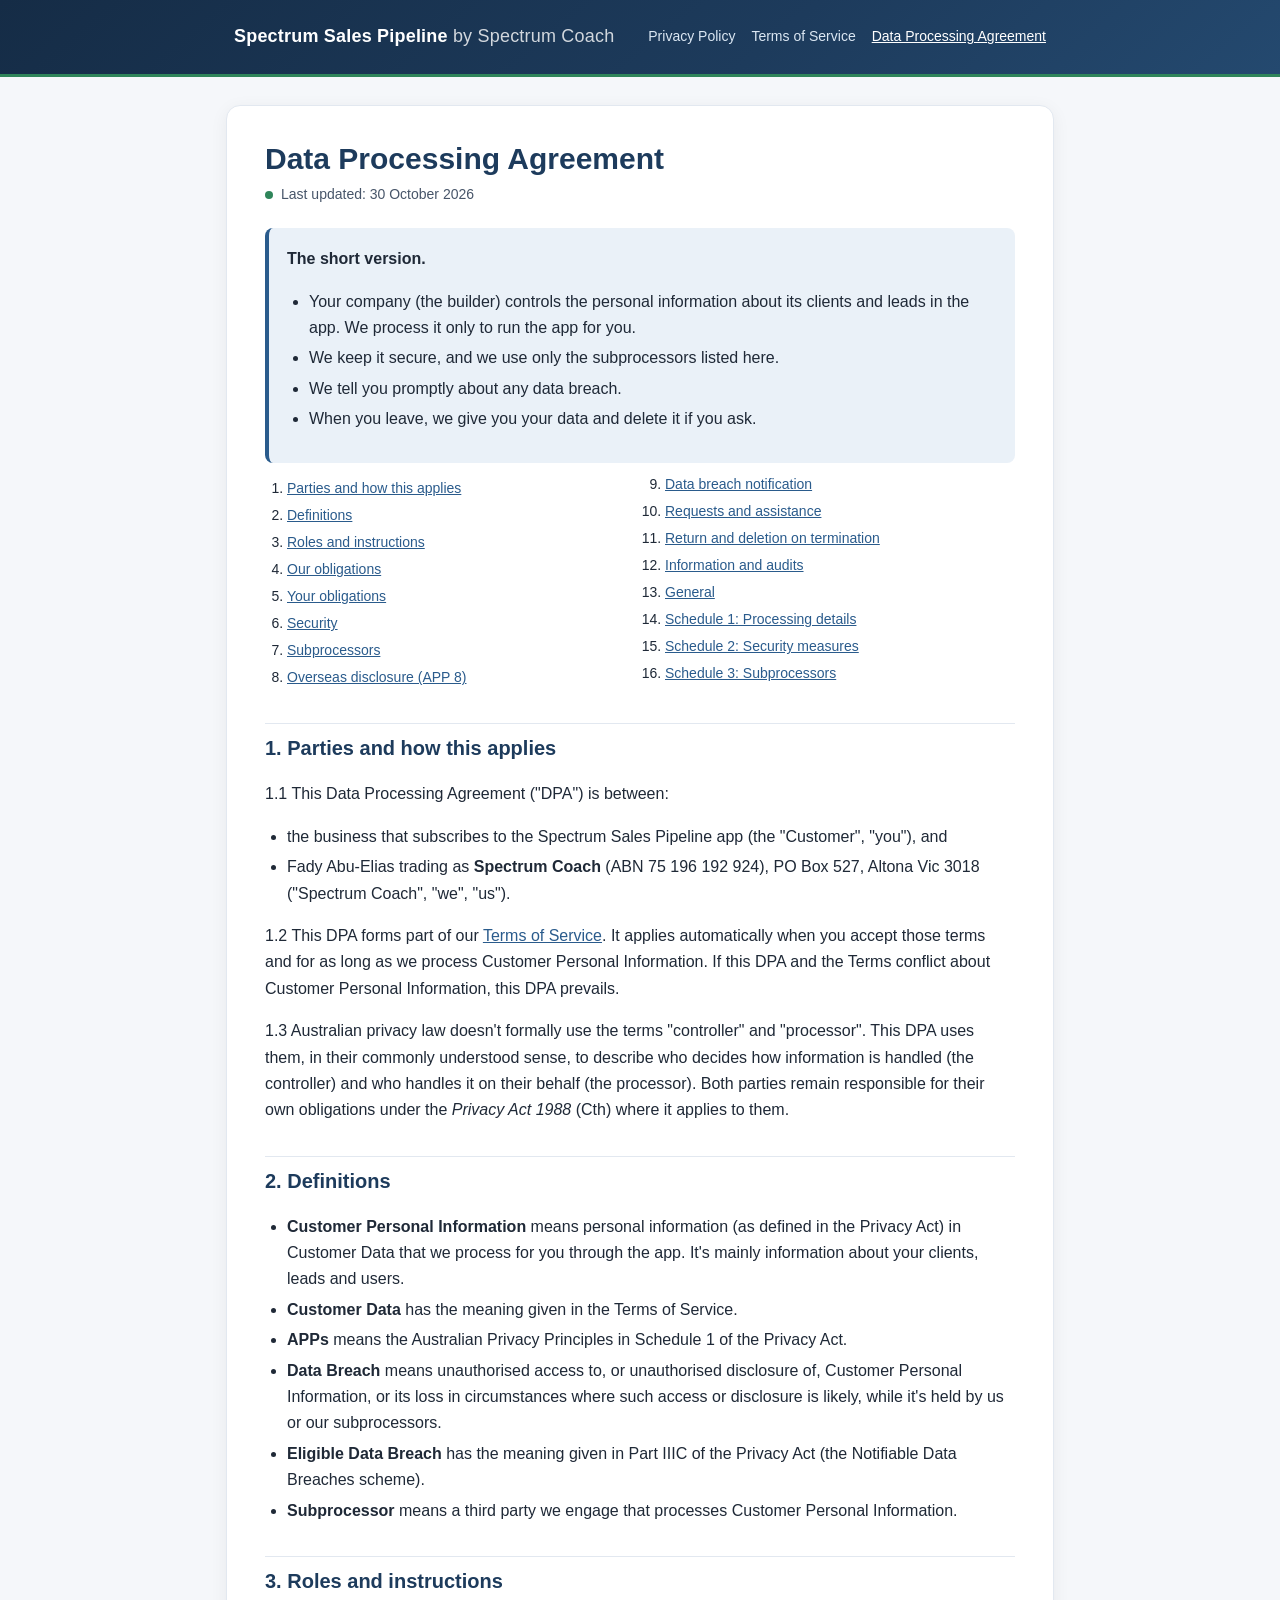
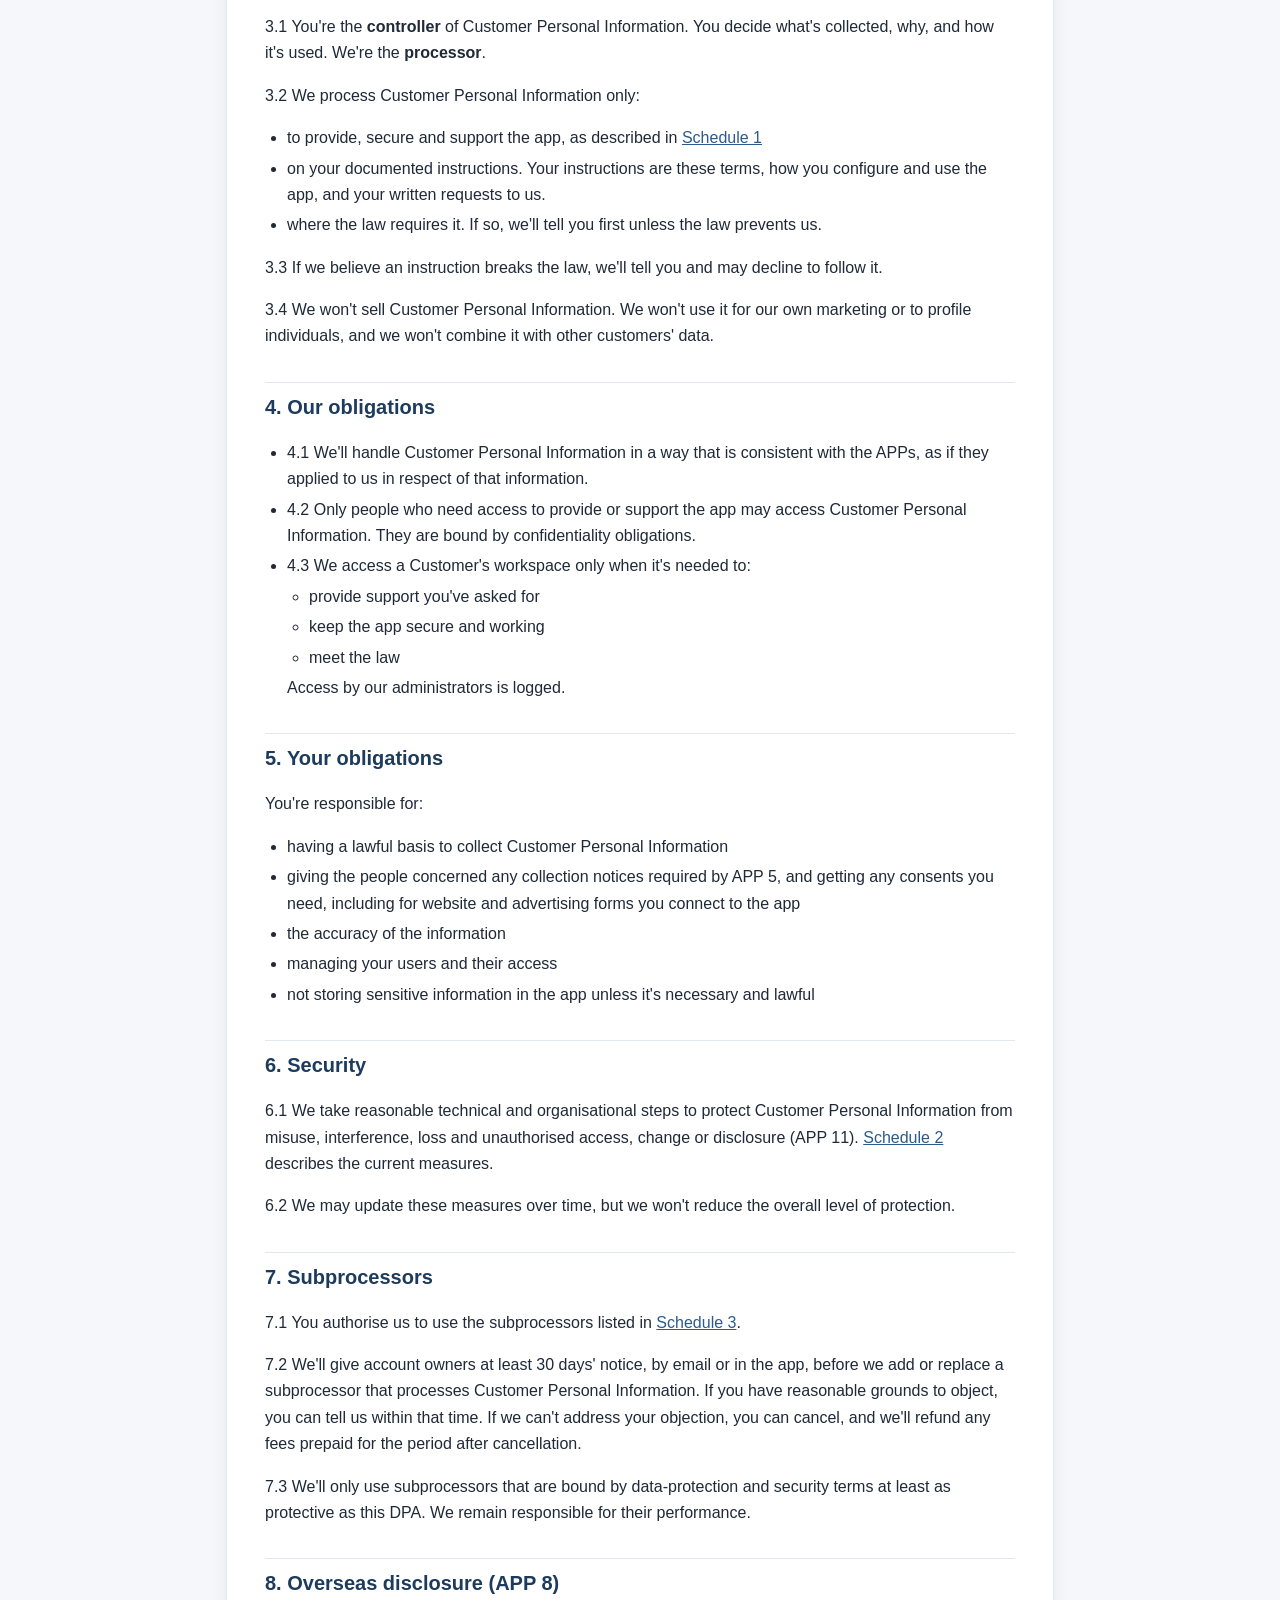
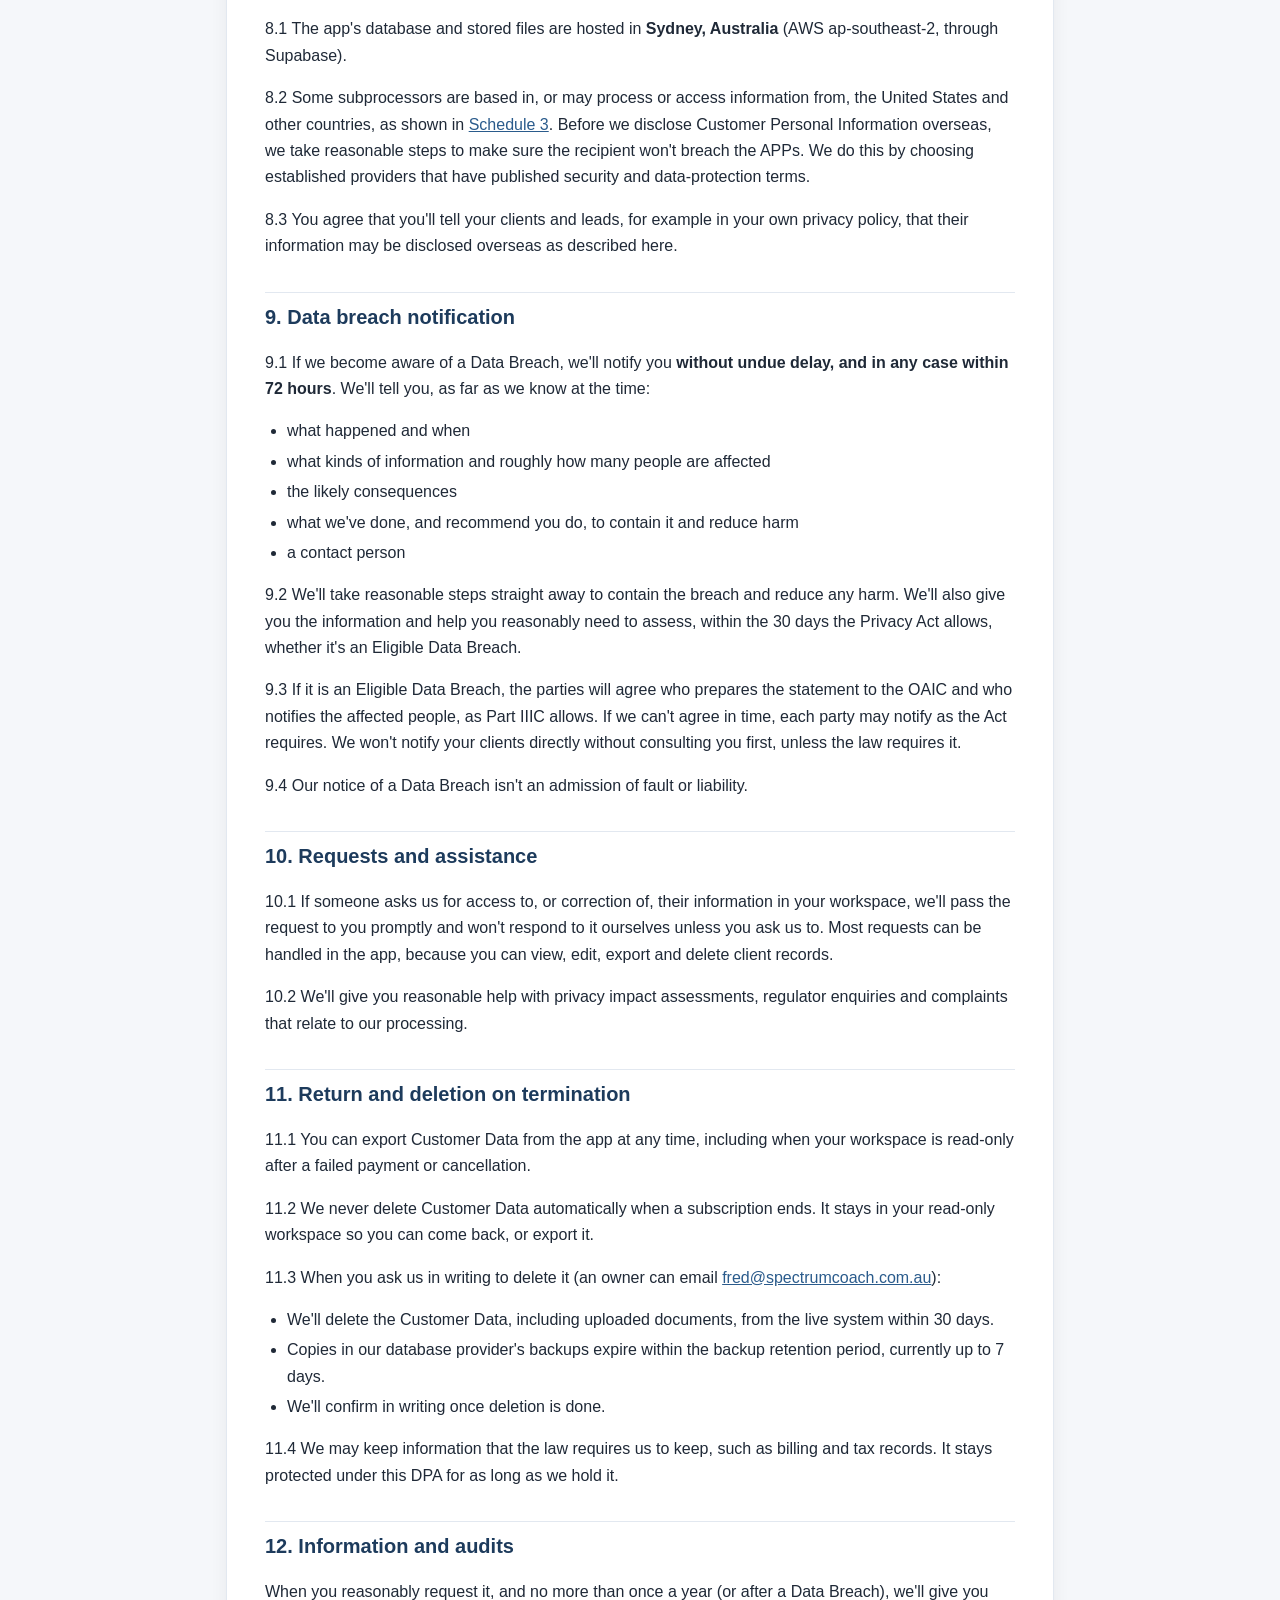
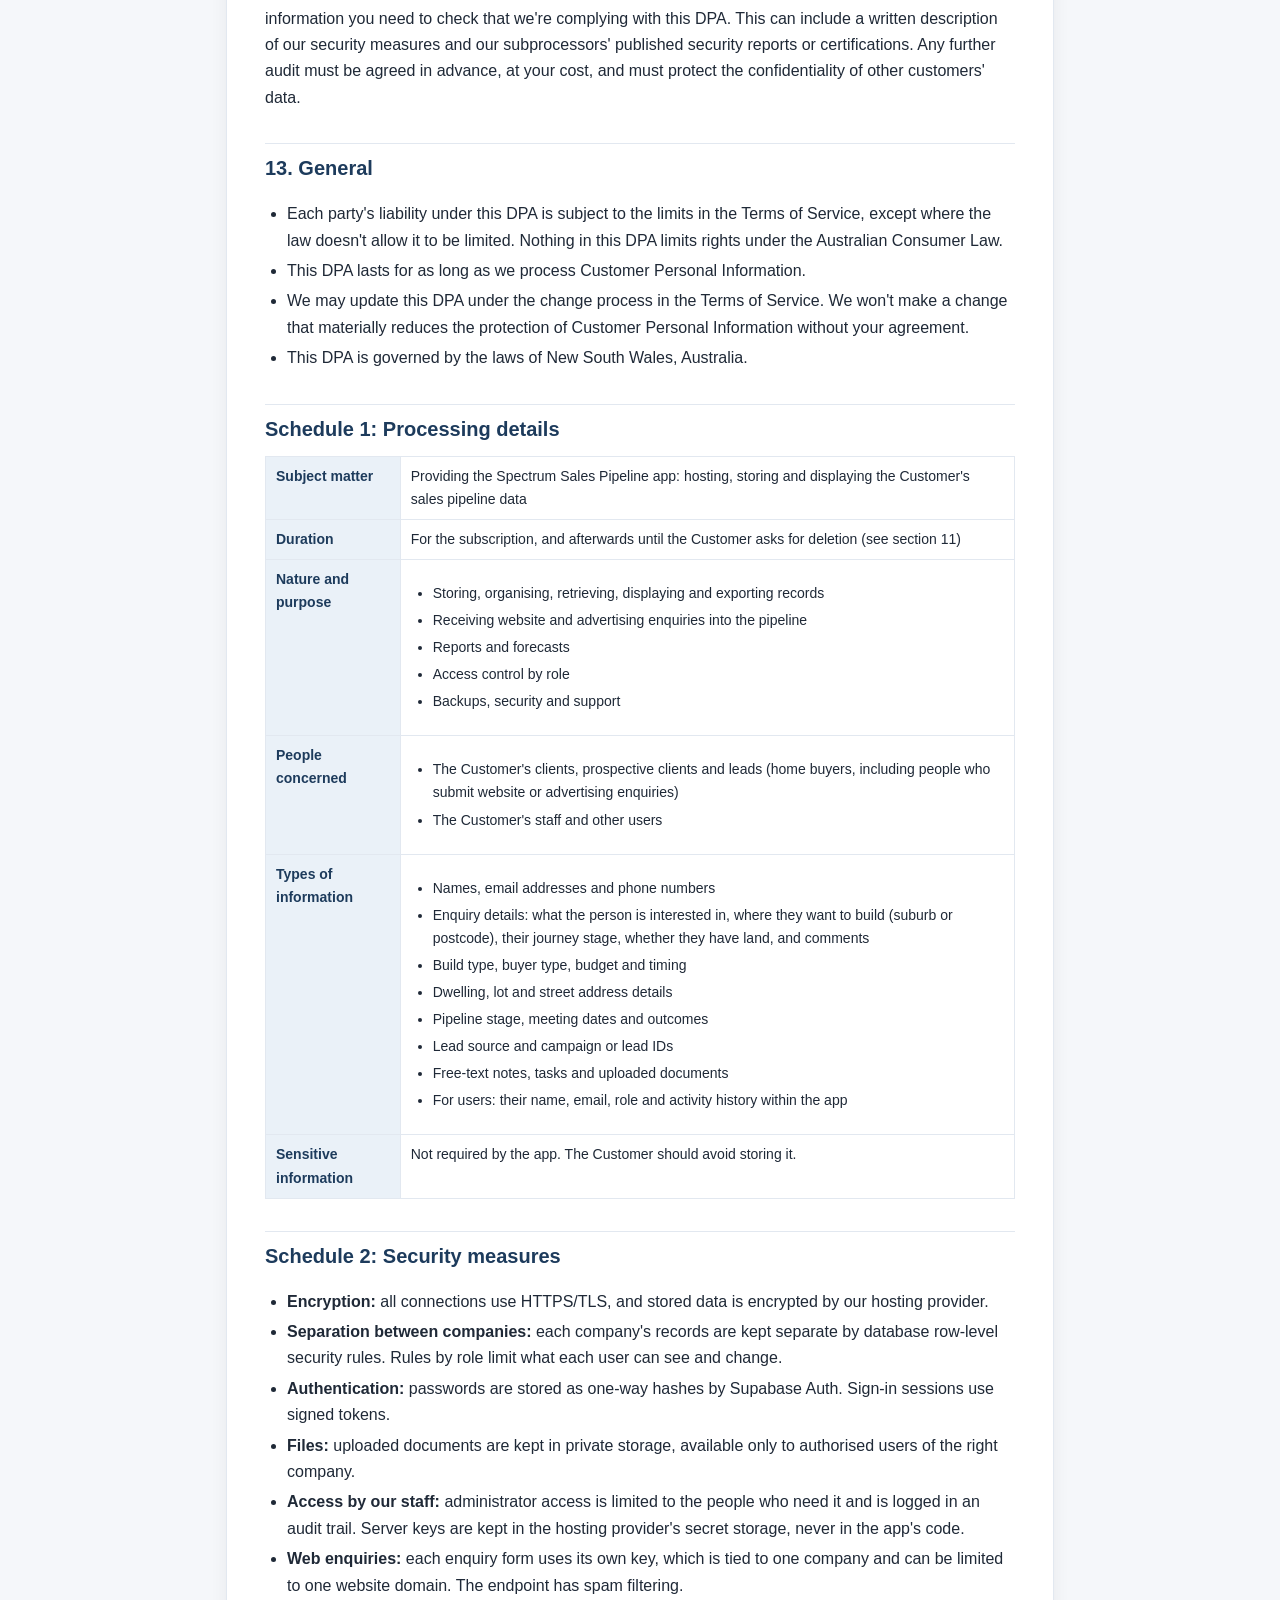
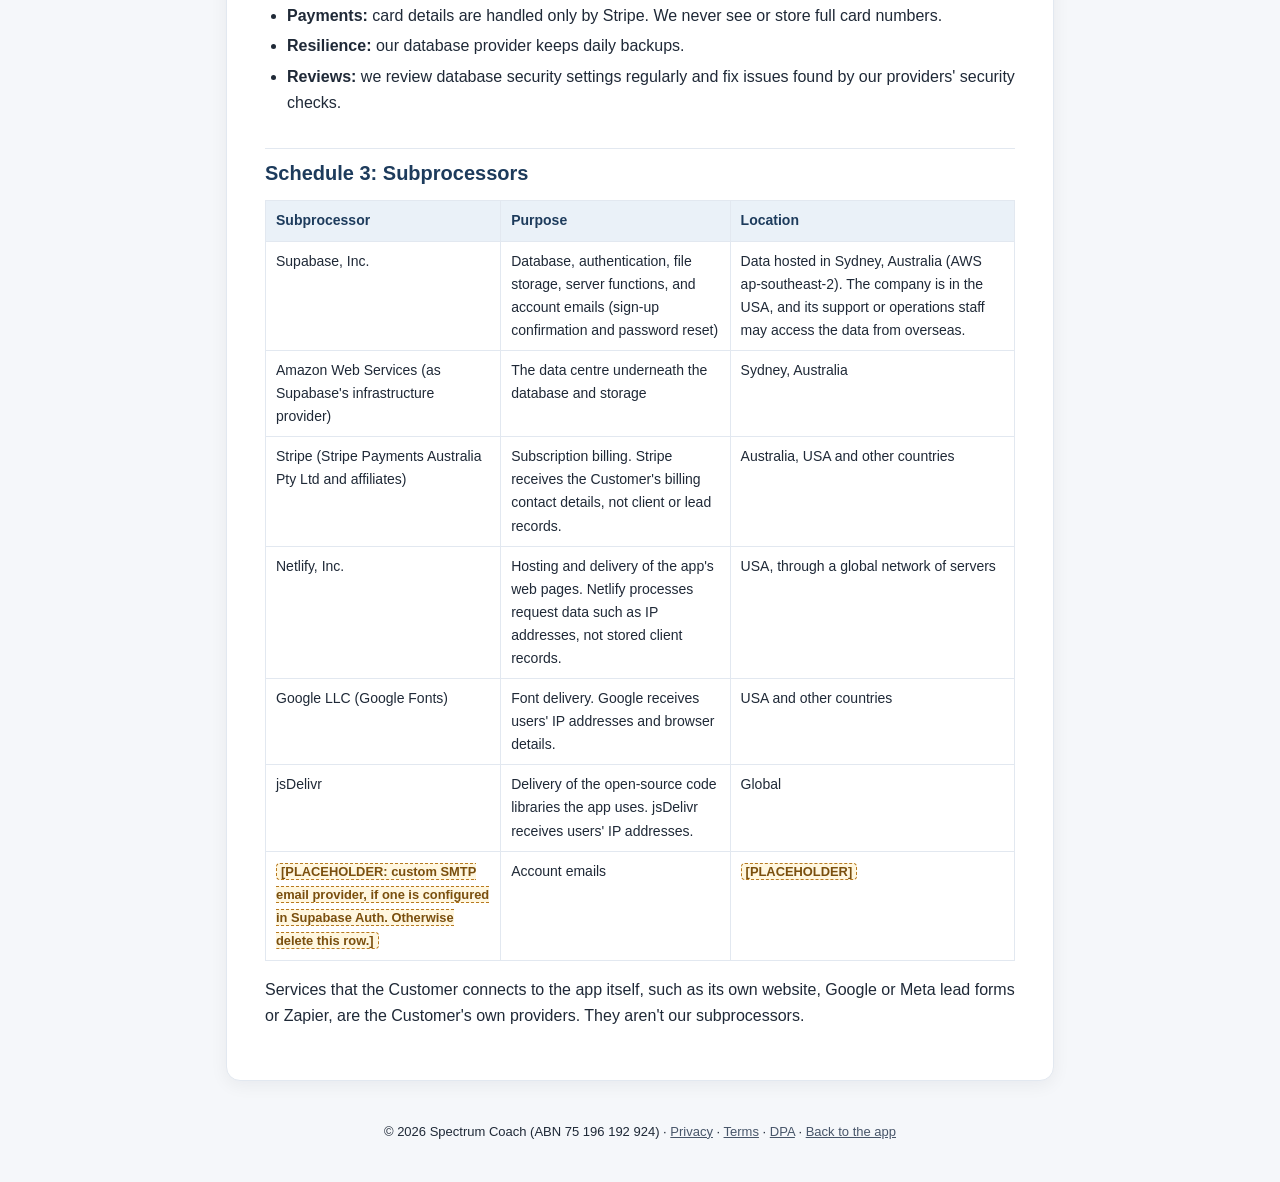
==== dpa.html @ 1c4c87da "Add Privacy Policy, Terms of Service and DPA pages; link them and require agreement at sign-up - pri" ====
<!DOCTYPE html>
<html lang="en-AU">
<head>
<meta charset="UTF-8" />
<meta name="viewport" content="width=device-width, initial-scale=1.0" />
<title>Data Processing Agreement | Spectrum Sales Pipeline</title>
<meta name="description" content="How Spectrum Coach processes builders' client and lead data in the Spectrum Sales Pipeline app." />
<link rel="stylesheet" href="/legal.css" />
</head>
<body>
<header class="lg-top"><div class="in">
  <a class="lg-brand" href="/">Spectrum Sales Pipeline <span>by Spectrum Coach</span></a>
  <nav class="lg-nav" aria-label="Legal">
    <a href="/privacy.html">Privacy Policy</a>
    <a href="/terms.html">Terms of Service</a>
    <a href="/dpa.html" aria-current="page">Data Processing Agreement</a>
  </nav>
</div></header>

<main><article class="lg-card">
<h1>Data Processing Agreement</h1>
<p class="lg-updated">Last updated: 30 October 2026</p>

<div class="lg-summary">
  <p><strong>The short version.</strong></p>
  <ul>
    <li>Your company (the builder) controls the personal information about its clients and leads in the app. We process it only to run the app for you.</li>
    <li>We keep it secure, and we use only the subprocessors listed here.</li>
    <li>We tell you promptly about any data breach.</li>
    <li>When you leave, we give you your data and delete it if you ask.</li>
  </ul>
</div>

<nav aria-label="Contents"><ol class="lg-toc">
  <li><a href="#parties">Parties and how this applies</a></li>
  <li><a href="#defs">Definitions</a></li>
  <li><a href="#roles">Roles and instructions</a></li>
  <li><a href="#obligations">Our obligations</a></li>
  <li><a href="#customer">Your obligations</a></li>
  <li><a href="#security">Security</a></li>
  <li><a href="#subprocessors">Subprocessors</a></li>
  <li><a href="#overseas">Overseas disclosure (APP 8)</a></li>
  <li><a href="#breach">Data breach notification</a></li>
  <li><a href="#assist">Requests and assistance</a></li>
  <li><a href="#return">Return and deletion on termination</a></li>
  <li><a href="#audit">Information and audits</a></li>
  <li><a href="#general">General</a></li>
  <li><a href="#sch1">Schedule 1: Processing details</a></li>
  <li><a href="#sch2">Schedule 2: Security measures</a></li>
  <li><a href="#sch3">Schedule 3: Subprocessors</a></li>
</ol></nav>

<h2 id="parties">1. Parties and how this applies</h2>
<p>1.1 This Data Processing Agreement ("DPA") is between:</p>
<ul>
  <li>the business that subscribes to the Spectrum Sales Pipeline app (the "Customer", "you"), and</li>
  <li>Fady Abu-Elias trading as <strong>Spectrum Coach</strong> (ABN 75 196 192 924), PO Box 527, Altona Vic 3018 ("Spectrum Coach", "we", "us").</li>
</ul>
<p>1.2 This DPA forms part of our <a href="/terms.html">Terms of Service</a>. It applies automatically when you accept those terms and for as long as we process Customer Personal Information. If this DPA and the Terms conflict about Customer Personal Information, this DPA prevails.</p>
<p>1.3 Australian privacy law doesn't formally use the terms "controller" and "processor". This DPA uses them, in their commonly understood sense, to describe who decides how information is handled (the controller) and who handles it on their behalf (the processor). Both parties remain responsible for their own obligations under the <em>Privacy Act 1988</em> (Cth) where it applies to them.</p>

<h2 id="defs">2. Definitions</h2>
<ul>
  <li><strong>Customer Personal Information</strong> means personal information (as defined in the Privacy Act) in Customer Data that we process for you through the app. It's mainly information about your clients, leads and users.</li>
  <li><strong>Customer Data</strong> has the meaning given in the Terms of Service.</li>
  <li><strong>APPs</strong> means the Australian Privacy Principles in Schedule 1 of the Privacy Act.</li>
  <li><strong>Data Breach</strong> means unauthorised access to, or unauthorised disclosure of, Customer Personal Information, or its loss in circumstances where such access or disclosure is likely, while it's held by us or our subprocessors.</li>
  <li><strong>Eligible Data Breach</strong> has the meaning given in Part IIIC of the Privacy Act (the Notifiable Data Breaches scheme).</li>
  <li><strong>Subprocessor</strong> means a third party we engage that processes Customer Personal Information.</li>
</ul>

<h2 id="roles">3. Roles and instructions</h2>
<p>3.1 You're the <strong>controller</strong> of Customer Personal Information. You decide what's collected, why, and how it's used. We're the <strong>processor</strong>.</p>
<p>3.2 We process Customer Personal Information only:</p>
<ul>
  <li>to provide, secure and support the app, as described in <a href="#sch1">Schedule 1</a></li>
  <li>on your documented instructions. Your instructions are these terms, how you configure and use the app, and your written requests to us.</li>
  <li>where the law requires it. If so, we'll tell you first unless the law prevents us.</li>
</ul>
<p>3.3 If we believe an instruction breaks the law, we'll tell you and may decline to follow it.</p>
<p>3.4 We won't sell Customer Personal Information. We won't use it for our own marketing or to profile individuals, and we won't combine it with other customers' data.</p>

<h2 id="obligations">4. Our obligations</h2>
<ul>
  <li>4.1 We'll handle Customer Personal Information in a way that is consistent with the APPs, as if they applied to us in respect of that information.</li>
  <li>4.2 Only people who need access to provide or support the app may access Customer Personal Information. They are bound by confidentiality obligations.</li>
  <li>4.3 We access a Customer's workspace only when it's needed to:
    <ul>
      <li>provide support you've asked for</li>
      <li>keep the app secure and working</li>
      <li>meet the law</li>
    </ul>
    Access by our administrators is logged.</li>
</ul>

<h2 id="customer">5. Your obligations</h2>
<p>You're responsible for:</p>
<ul>
  <li>having a lawful basis to collect Customer Personal Information</li>
  <li>giving the people concerned any collection notices required by APP 5, and getting any consents you need, including for website and advertising forms you connect to the app</li>
  <li>the accuracy of the information</li>
  <li>managing your users and their access</li>
  <li>not storing sensitive information in the app unless it's necessary and lawful</li>
</ul>

<h2 id="security">6. Security</h2>
<p>6.1 We take reasonable technical and organisational steps to protect Customer Personal Information from misuse, interference, loss and unauthorised access, change or disclosure (APP 11). <a href="#sch2">Schedule 2</a> describes the current measures.</p>
<p>6.2 We may update these measures over time, but we won't reduce the overall level of protection.</p>

<h2 id="subprocessors">7. Subprocessors</h2>
<p>7.1 You authorise us to use the subprocessors listed in <a href="#sch3">Schedule 3</a>.</p>
<p>7.2 We'll give account owners at least 30 days' notice, by email or in the app, before we add or replace a subprocessor that processes Customer Personal Information. If you have reasonable grounds to object, you can tell us within that time. If we can't address your objection, you can cancel, and we'll refund any fees prepaid for the period after cancellation.</p>
<p>7.3 We'll only use subprocessors that are bound by data-protection and security terms at least as protective as this DPA. We remain responsible for their performance.</p>

<h2 id="overseas">8. Overseas disclosure (APP 8)</h2>
<p>8.1 The app's database and stored files are hosted in <strong>Sydney, Australia</strong> (AWS ap-southeast-2, through Supabase).</p>
<p>8.2 Some subprocessors are based in, or may process or access information from, the United States and other countries, as shown in <a href="#sch3">Schedule 3</a>. Before we disclose Customer Personal Information overseas, we take reasonable steps to make sure the recipient won't breach the APPs. We do this by choosing established providers that have published security and data-protection terms.</p>
<p>8.3 You agree that you'll tell your clients and leads, for example in your own privacy policy, that their information may be disclosed overseas as described here.</p>

<h2 id="breach">9. Data breach notification</h2>
<p>9.1 If we become aware of a Data Breach, we'll notify you <strong>without undue delay, and in any case within 72 hours</strong>. We'll tell you, as far as we know at the time:</p>
<ul>
  <li>what happened and when</li>
  <li>what kinds of information and roughly how many people are affected</li>
  <li>the likely consequences</li>
  <li>what we've done, and recommend you do, to contain it and reduce harm</li>
  <li>a contact person</li>
</ul>
<p>9.2 We'll take reasonable steps straight away to contain the breach and reduce any harm. We'll also give you the information and help you reasonably need to assess, within the 30 days the Privacy Act allows, whether it's an Eligible Data Breach.</p>
<p>9.3 If it is an Eligible Data Breach, the parties will agree who prepares the statement to the OAIC and who notifies the affected people, as Part IIIC allows. If we can't agree in time, each party may notify as the Act requires. We won't notify your clients directly without consulting you first, unless the law requires it.</p>
<p>9.4 Our notice of a Data Breach isn't an admission of fault or liability.</p>

<h2 id="assist">10. Requests and assistance</h2>
<p>10.1 If someone asks us for access to, or correction of, their information in your workspace, we'll pass the request to you promptly and won't respond to it ourselves unless you ask us to. Most requests can be handled in the app, because you can view, edit, export and delete client records.</p>
<p>10.2 We'll give you reasonable help with privacy impact assessments, regulator enquiries and complaints that relate to our processing.</p>

<h2 id="return">11. Return and deletion on termination</h2>
<p>11.1 You can export Customer Data from the app at any time, including when your workspace is read-only after a failed payment or cancellation.</p>
<p>11.2 We never delete Customer Data automatically when a subscription ends. It stays in your read-only workspace so you can come back, or export it.</p>
<p>11.3 When you ask us in writing to delete it (an owner can email <a href="mailto:fred@spectrumcoach.com.au">fred@spectrumcoach.com.au</a>):</p>
<ul>
  <li>We'll delete the Customer Data, including uploaded documents, from the live system within 30 days.</li>
  <li>Copies in our database provider's backups expire within the backup retention period, currently up to 7 days.</li>
  <li>We'll confirm in writing once deletion is done.</li>
</ul>
<p>11.4 We may keep information that the law requires us to keep, such as billing and tax records. It stays protected under this DPA for as long as we hold it.</p>

<h2 id="audit">12. Information and audits</h2>
<p>When you reasonably request it, and no more than once a year (or after a Data Breach), we'll give you information you need to check that we're complying with this DPA. This can include a written description of our security measures and our subprocessors' published security reports or certifications. Any further audit must be agreed in advance, at your cost, and must protect the confidentiality of other customers' data.</p>

<h2 id="general">13. General</h2>
<ul>
  <li>Each party's liability under this DPA is subject to the limits in the Terms of Service, except where the law doesn't allow it to be limited. Nothing in this DPA limits rights under the Australian Consumer Law.</li>
  <li>This DPA lasts for as long as we process Customer Personal Information.</li>
  <li>We may update this DPA under the change process in the Terms of Service. We won't make a change that materially reduces the protection of Customer Personal Information without your agreement.</li>
  <li>This DPA is governed by the laws of New South Wales, Australia.</li>
</ul>

<h2 id="sch1">Schedule 1: Processing details</h2>
<table>
  <tbody>
    <tr><th>Subject matter</th><td>Providing the Spectrum Sales Pipeline app: hosting, storing and displaying the Customer's sales pipeline data</td></tr>
    <tr><th>Duration</th><td>For the subscription, and afterwards until the Customer asks for deletion (see section 11)</td></tr>
    <tr><th>Nature and purpose</th><td>
      <ul>
        <li>Storing, organising, retrieving, displaying and exporting records</li>
        <li>Receiving website and advertising enquiries into the pipeline</li>
        <li>Reports and forecasts</li>
        <li>Access control by role</li>
        <li>Backups, security and support</li>
      </ul>
    </td></tr>
    <tr><th>People concerned</th><td>
      <ul>
        <li>The Customer's clients, prospective clients and leads (home buyers, including people who submit website or advertising enquiries)</li>
        <li>The Customer's staff and other users</li>
      </ul>
    </td></tr>
    <tr><th>Types of information</th><td>
      <ul>
        <li>Names, email addresses and phone numbers</li>
        <li>Enquiry details: what the person is interested in, where they want to build (suburb or postcode), their journey stage, whether they have land, and comments</li>
        <li>Build type, buyer type, budget and timing</li>
        <li>Dwelling, lot and street address details</li>
        <li>Pipeline stage, meeting dates and outcomes</li>
        <li>Lead source and campaign or lead IDs</li>
        <li>Free-text notes, tasks and uploaded documents</li>
        <li>For users: their name, email, role and activity history within the app</li>
      </ul>
    </td></tr>
    <tr><th>Sensitive information</th><td>Not required by the app. The Customer should avoid storing it.</td></tr>
  </tbody>
</table>

<h2 id="sch2">Schedule 2: Security measures</h2>
<ul>
  <li><strong>Encryption:</strong> all connections use HTTPS/TLS, and stored data is encrypted by our hosting provider.</li>
  <li><strong>Separation between companies:</strong> each company's records are kept separate by database row-level security rules. Rules by role limit what each user can see and change.</li>
  <li><strong>Authentication:</strong> passwords are stored as one-way hashes by Supabase Auth. Sign-in sessions use signed tokens.</li>
  <li><strong>Files:</strong> uploaded documents are kept in private storage, available only to authorised users of the right company.</li>
  <li><strong>Access by our staff:</strong> administrator access is limited to the people who need it and is logged in an audit trail. Server keys are kept in the hosting provider's secret storage, never in the app's code.</li>
  <li><strong>Web enquiries:</strong> each enquiry form uses its own key, which is tied to one company and can be limited to one website domain. The endpoint has spam filtering.</li>
  <li><strong>Payments:</strong> card details are handled only by Stripe. We never see or store full card numbers.</li>
  <li><strong>Resilience:</strong> our database provider keeps daily backups.</li>
  <li><strong>Reviews:</strong> we review database security settings regularly and fix issues found by our providers' security checks.</li>
</ul>

<h2 id="sch3">Schedule 3: Subprocessors</h2>
<table>
  <thead><tr><th>Subprocessor</th><th>Purpose</th><th>Location</th></tr></thead>
  <tbody>
    <tr><td>Supabase, Inc.</td><td>Database, authentication, file storage, server functions, and account emails (sign-up confirmation and password reset)</td><td>Data hosted in Sydney, Australia (AWS ap-southeast-2). The company is in the USA, and its support or operations staff may access the data from overseas.</td></tr>
    <tr><td>Amazon Web Services (as Supabase's infrastructure provider)</td><td>The data centre underneath the database and storage</td><td>Sydney, Australia</td></tr>
    <tr><td>Stripe (Stripe Payments Australia Pty Ltd and affiliates)</td><td>Subscription billing. Stripe receives the Customer's billing contact details, not client or lead records.</td><td>Australia, USA and other countries</td></tr>
    <tr><td>Netlify, Inc.</td><td>Hosting and delivery of the app's web pages. Netlify processes request data such as IP addresses, not stored client records.</td><td>USA, through a global network of servers</td></tr>
    <tr><td>Google LLC (Google Fonts)</td><td>Font delivery. Google receives users' IP addresses and browser details.</td><td>USA and other countries</td></tr>
    <tr><td>jsDelivr</td><td>Delivery of the open-source code libraries the app uses. jsDelivr receives users' IP addresses.</td><td>Global</td></tr>
    <tr><td><span class="lg-ph">[PLACEHOLDER: custom SMTP email provider, if one is configured in Supabase Auth. Otherwise delete this row.]</span></td><td>Account emails</td><td><span class="lg-ph">[PLACEHOLDER]</span></td></tr>
  </tbody>
</table>
<p>Services that the Customer connects to the app itself, such as its own website, Google or Meta lead forms or Zapier, are the Customer's own providers. They aren't our subprocessors.</p>
</article></main>

<footer class="lg-foot">
  <p>&copy; 2026 Spectrum Coach (ABN 75 196 192 924) &middot; <a href="/privacy.html">Privacy</a> &middot; <a href="/terms.html">Terms</a> &middot; <a href="/dpa.html">DPA</a> &middot; <a href="/">Back to the app</a></p>
</footer>
</body>
</html>
---- legal.css ----
/* Spectrum Sales Pipeline - public legal pages (privacy, terms, DPA).
   Same palette as the app: navy/blue on white, green only as a small accent. */
:root{
  --navy:#1d3b5c; --navy-deep:#152c46; --primary:#2a5b8c; --primary-deep:#214a73;
  --primary-soft:#eaf1f8; --accent:#2f855a; --accent-soft:#e6f4ec;
  --ink:#1f2937; --muted:#475569; --line:#e2e8f0; --bg:#f5f7fa; --card:#fff;
}
*{box-sizing:border-box}
html{-webkit-text-size-adjust:100%}
body{margin:0;background:var(--bg);color:var(--ink);
  font-family:"Lato",-apple-system,BlinkMacSystemFont,"Segoe UI",Roboto,Helvetica,Arial,sans-serif;
  font-size:16px;line-height:1.65}
a{color:var(--primary)} a:hover{color:var(--primary-deep)}
.lg-top{background:linear-gradient(140deg,var(--navy-deep),var(--navy) 60%,#24496f);color:#fff;
  border-bottom:3px solid var(--accent)}
.lg-top .in{max-width:860px;margin:0 auto;padding:22px 24px;display:flex;align-items:center;
  justify-content:space-between;gap:16px;flex-wrap:wrap}
.lg-brand{color:#fff;text-decoration:none;font-weight:900;font-size:18px;letter-spacing:.2px}
.lg-brand span{font-weight:400;opacity:.8}
.lg-nav{display:flex;gap:16px;flex-wrap:wrap;font-size:14px}
.lg-nav a{color:#dbe7f3;text-decoration:none}
.lg-nav a:hover,.lg-nav a[aria-current="page"]{color:#fff;text-decoration:underline}
main{max-width:860px;margin:28px auto 40px;padding:0 16px}
.lg-card{background:var(--card);border:1px solid var(--line);border-radius:14px;
  box-shadow:0 4px 18px rgba(15,23,42,.06);padding:34px 38px}
h1{margin:0 0 6px;font-size:30px;line-height:1.25;color:var(--navy)}
.lg-updated{margin:0 0 22px;color:var(--muted);font-size:14px}
.lg-updated::before{content:"";display:inline-block;width:8px;height:8px;border-radius:50%;
  background:var(--accent);margin-right:8px;vertical-align:middle}
h2{margin:32px 0 8px;font-size:20px;color:var(--navy);padding-top:8px;border-top:1px solid var(--line)}
h3{margin:20px 0 6px;font-size:16px;color:var(--ink)}
p,li{color:var(--ink)} ul,ol{padding-left:22px} li{margin:4px 0}
.lg-summary{background:var(--primary-soft);border-left:4px solid var(--primary);border-radius:8px;
  padding:14px 18px;margin:0 0 8px}
.lg-summary p{margin:4px 0}
.lg-toc{font-size:14px;columns:2;column-gap:28px;margin:10px 0 0}
@media (max-width:640px){.lg-toc{columns:1}.lg-card{padding:24px 20px}h1{font-size:25px}}
table{width:100%;border-collapse:collapse;margin:10px 0 6px;font-size:14px}
th,td{text-align:left;vertical-align:top;border:1px solid var(--line);padding:8px 10px}
th{background:var(--primary-soft);color:var(--navy)}
.lg-ph{background:#fff7e0;border:1px dashed #b7791f;color:#7a4f0e;border-radius:4px;padding:0 4px;
  font-weight:700;font-size:.92em}
.lg-foot{max-width:860px;margin:0 auto 40px;padding:0 24px;color:var(--muted);font-size:13px;text-align:center}
.lg-foot a{color:var(--muted)}
@media print{.lg-top,.lg-foot{display:none}.lg-card{border:0;box-shadow:none;padding:0}body{background:#fff}}
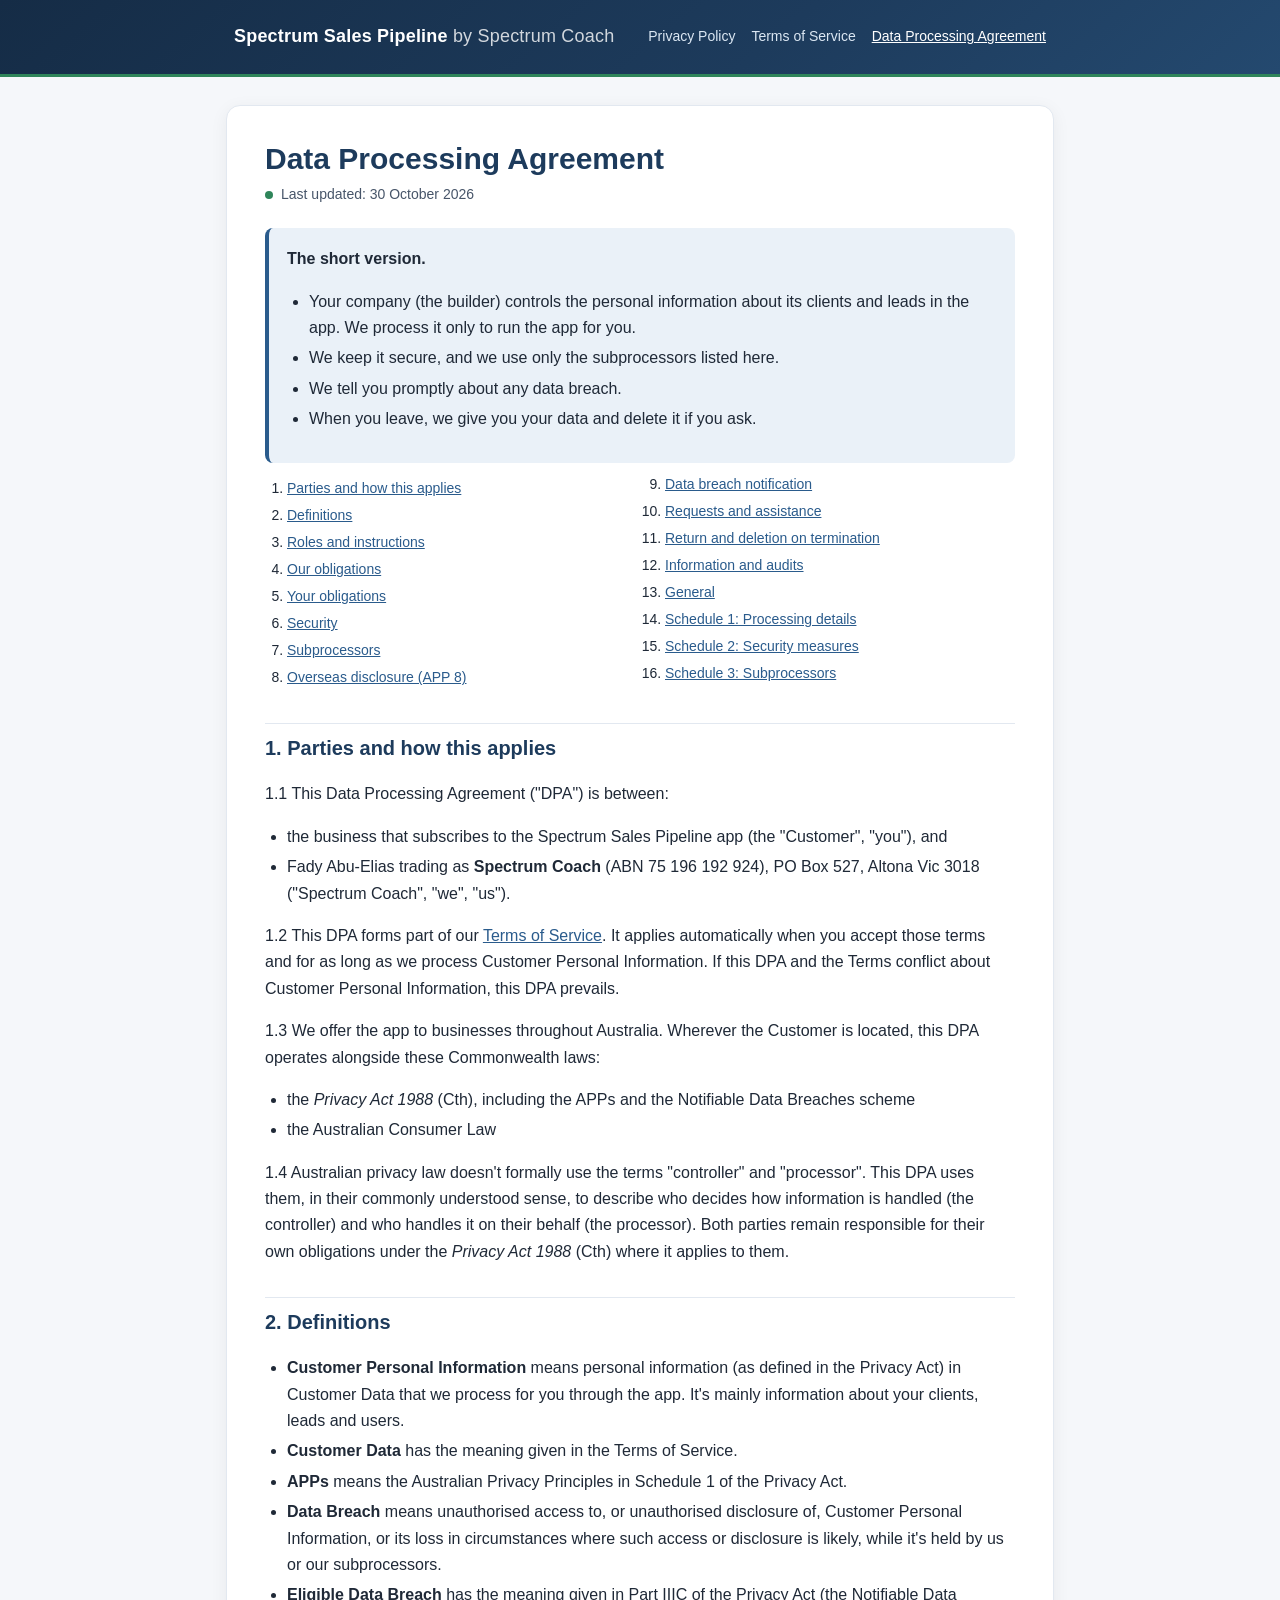
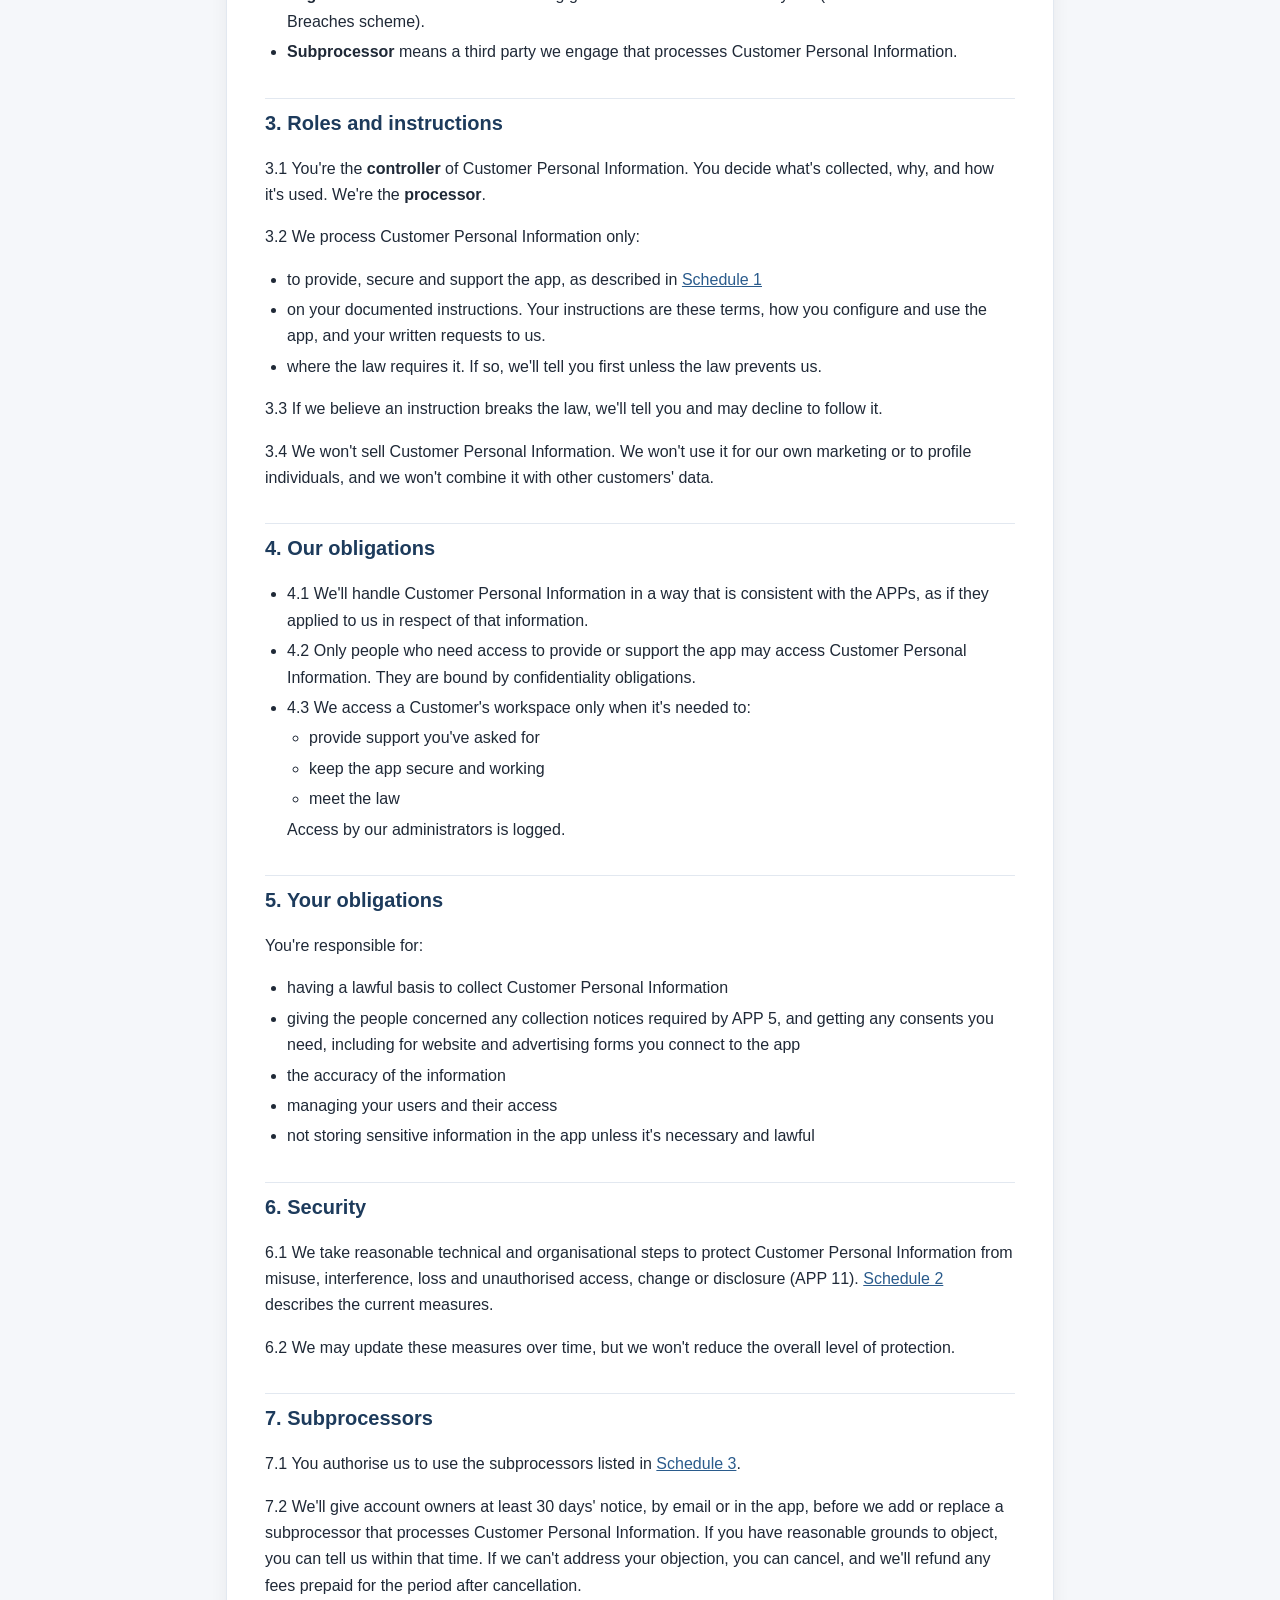
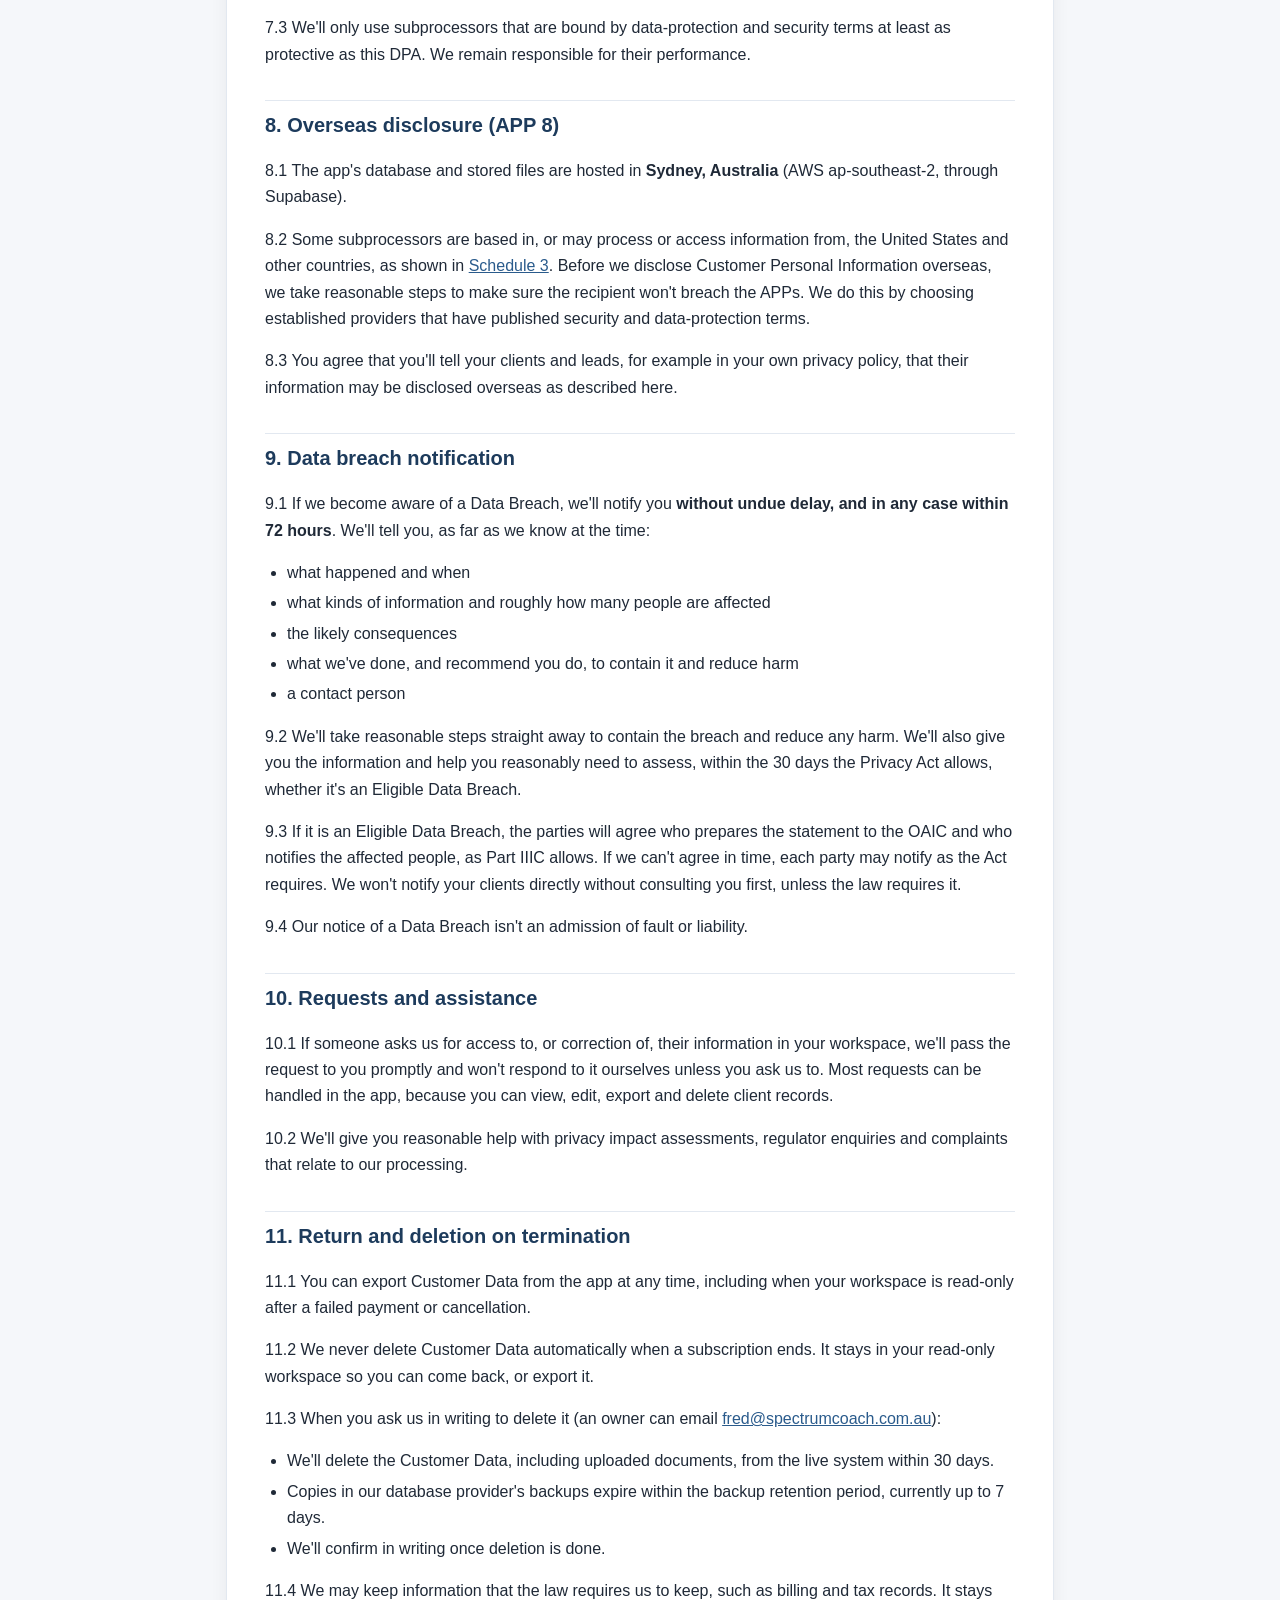
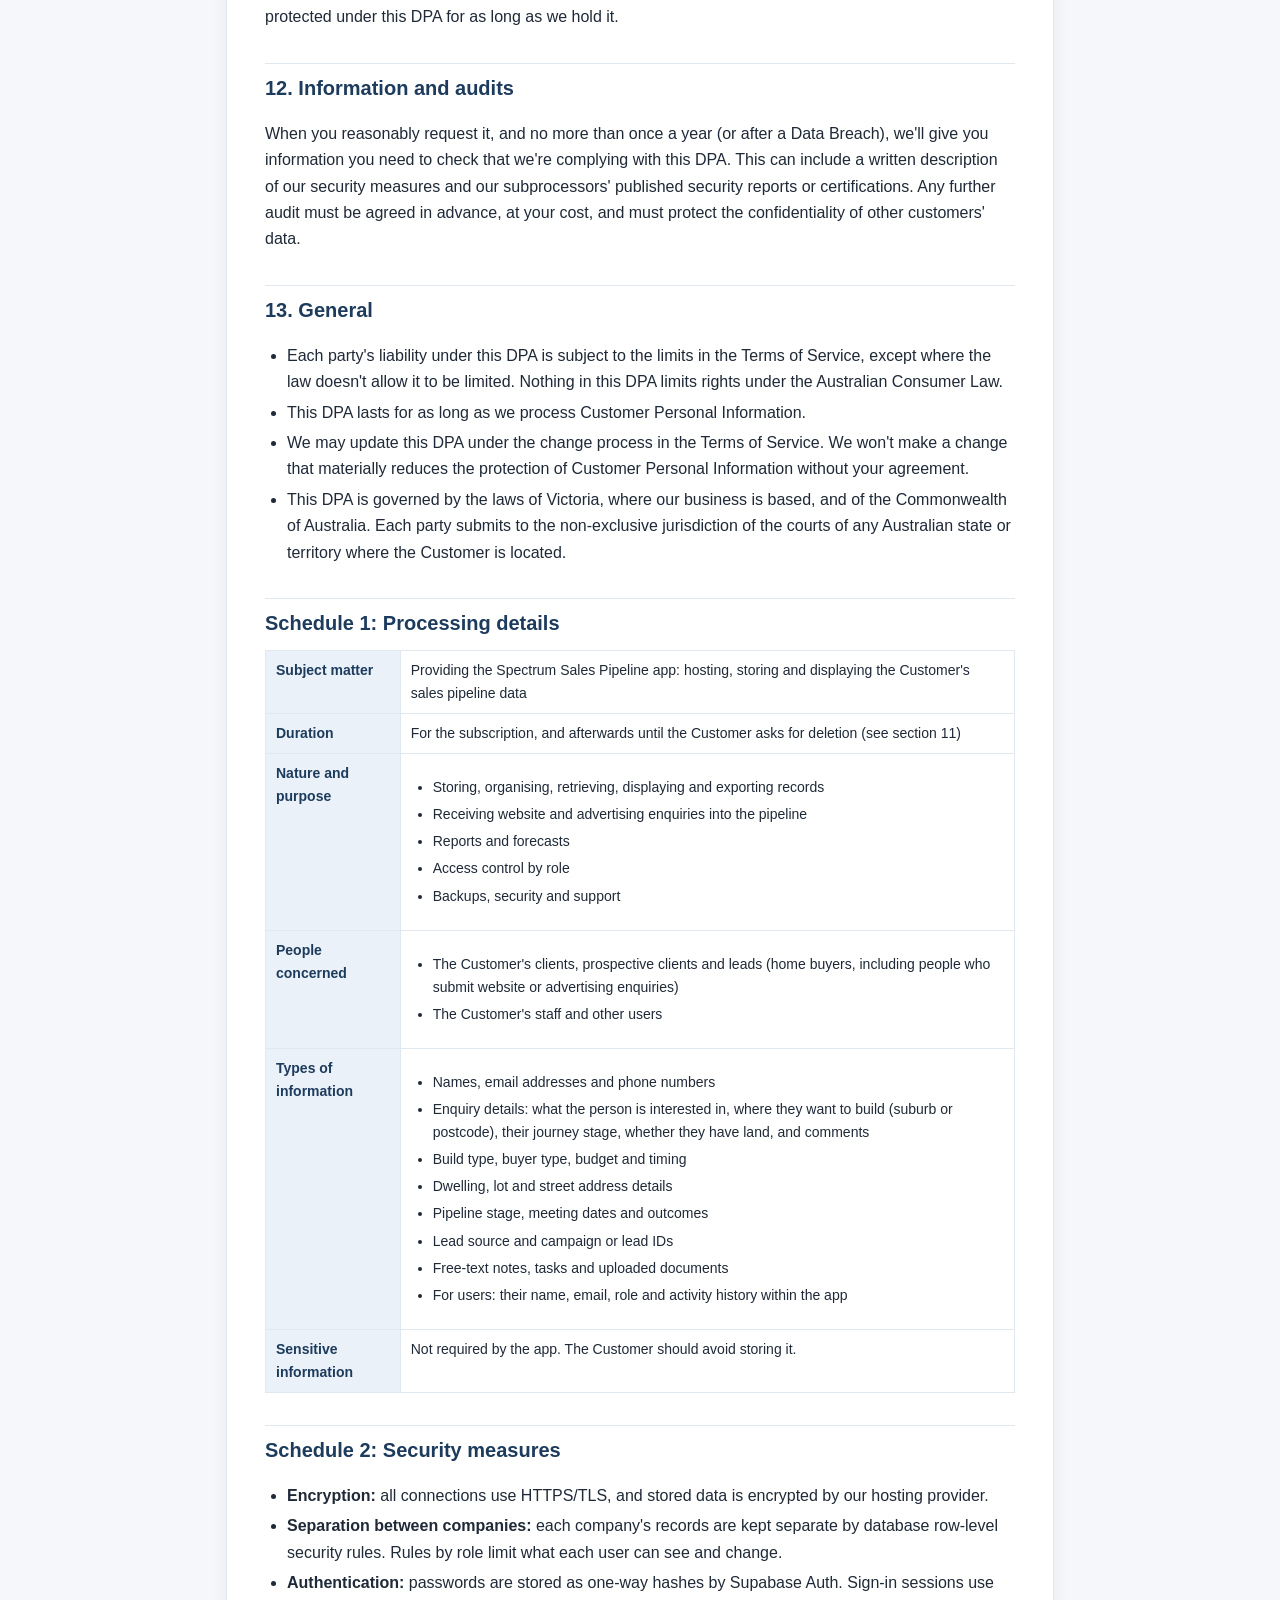
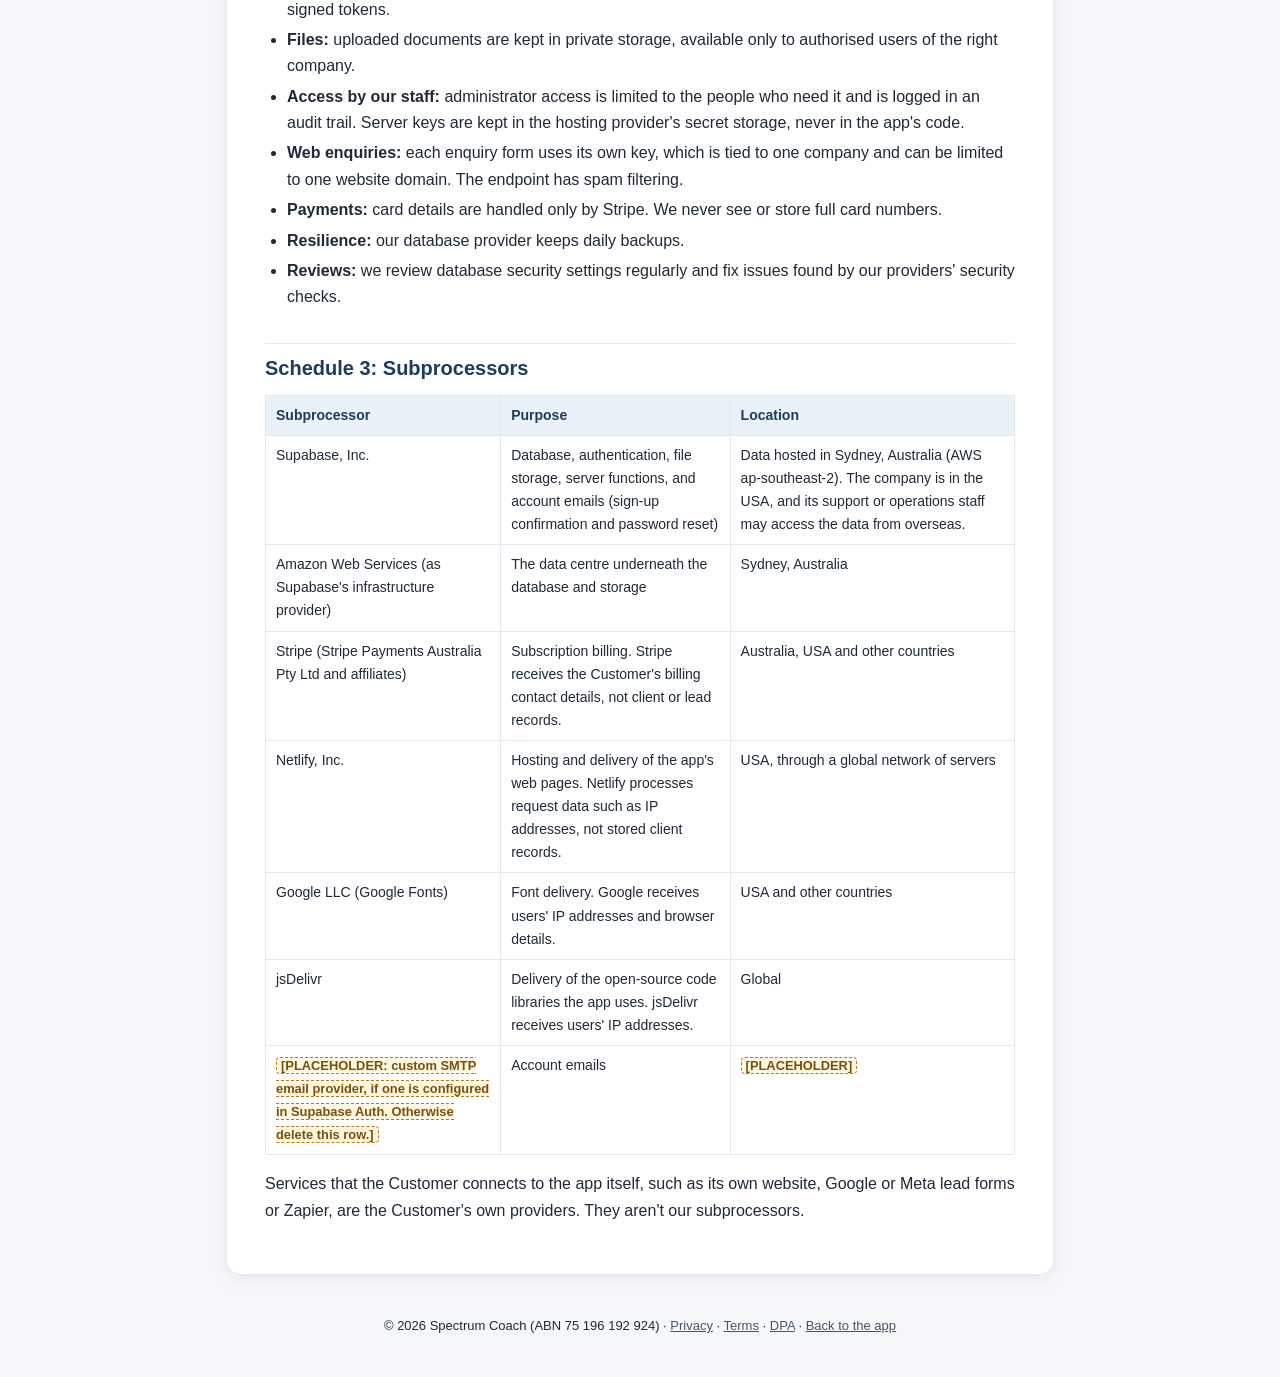
==== commit 7de98f80: "Legal pages: Australia-wide coverage; Victorian + Commonwealth governing law - Terms and DPA: govern" ====
--- a/dpa.html
+++ b/dpa.html
@@ -57,7 +57,12 @@
   <li>Fady Abu-Elias trading as <strong>Spectrum Coach</strong> (ABN 75 196 192 924), PO Box 527, Altona Vic 3018 ("Spectrum Coach", "we", "us").</li>
 </ul>
 <p>1.2 This DPA forms part of our <a href="/terms.html">Terms of Service</a>. It applies automatically when you accept those terms and for as long as we process Customer Personal Information. If this DPA and the Terms conflict about Customer Personal Information, this DPA prevails.</p>
-<p>1.3 Australian privacy law doesn't formally use the terms "controller" and "processor". This DPA uses them, in their commonly understood sense, to describe who decides how information is handled (the controller) and who handles it on their behalf (the processor). Both parties remain responsible for their own obligations under the <em>Privacy Act 1988</em> (Cth) where it applies to them.</p>
+<p>1.3 We offer the app to businesses throughout Australia. Wherever the Customer is located, this DPA operates alongside these Commonwealth laws:</p>
+<ul>
+  <li>the <em>Privacy Act 1988</em> (Cth), including the APPs and the Notifiable Data Breaches scheme</li>
+  <li>the Australian Consumer Law</li>
+</ul>
+<p>1.4 Australian privacy law doesn't formally use the terms "controller" and "processor". This DPA uses them, in their commonly understood sense, to describe who decides how information is handled (the controller) and who handles it on their behalf (the processor). Both parties remain responsible for their own obligations under the <em>Privacy Act 1988</em> (Cth) where it applies to them.</p>
 
 <h2 id="defs">2. Definitions</h2>
 <ul>
@@ -153,7 +158,7 @@
   <li>Each party's liability under this DPA is subject to the limits in the Terms of Service, except where the law doesn't allow it to be limited. Nothing in this DPA limits rights under the Australian Consumer Law.</li>
   <li>This DPA lasts for as long as we process Customer Personal Information.</li>
   <li>We may update this DPA under the change process in the Terms of Service. We won't make a change that materially reduces the protection of Customer Personal Information without your agreement.</li>
-  <li>This DPA is governed by the laws of New South Wales, Australia.</li>
+  <li>This DPA is governed by the laws of Victoria, where our business is based, and of the Commonwealth of Australia. Each party submits to the non-exclusive jurisdiction of the courts of any Australian state or territory where the Customer is located.</li>
 </ul>
 
 <h2 id="sch1">Schedule 1: Processing details</h2>
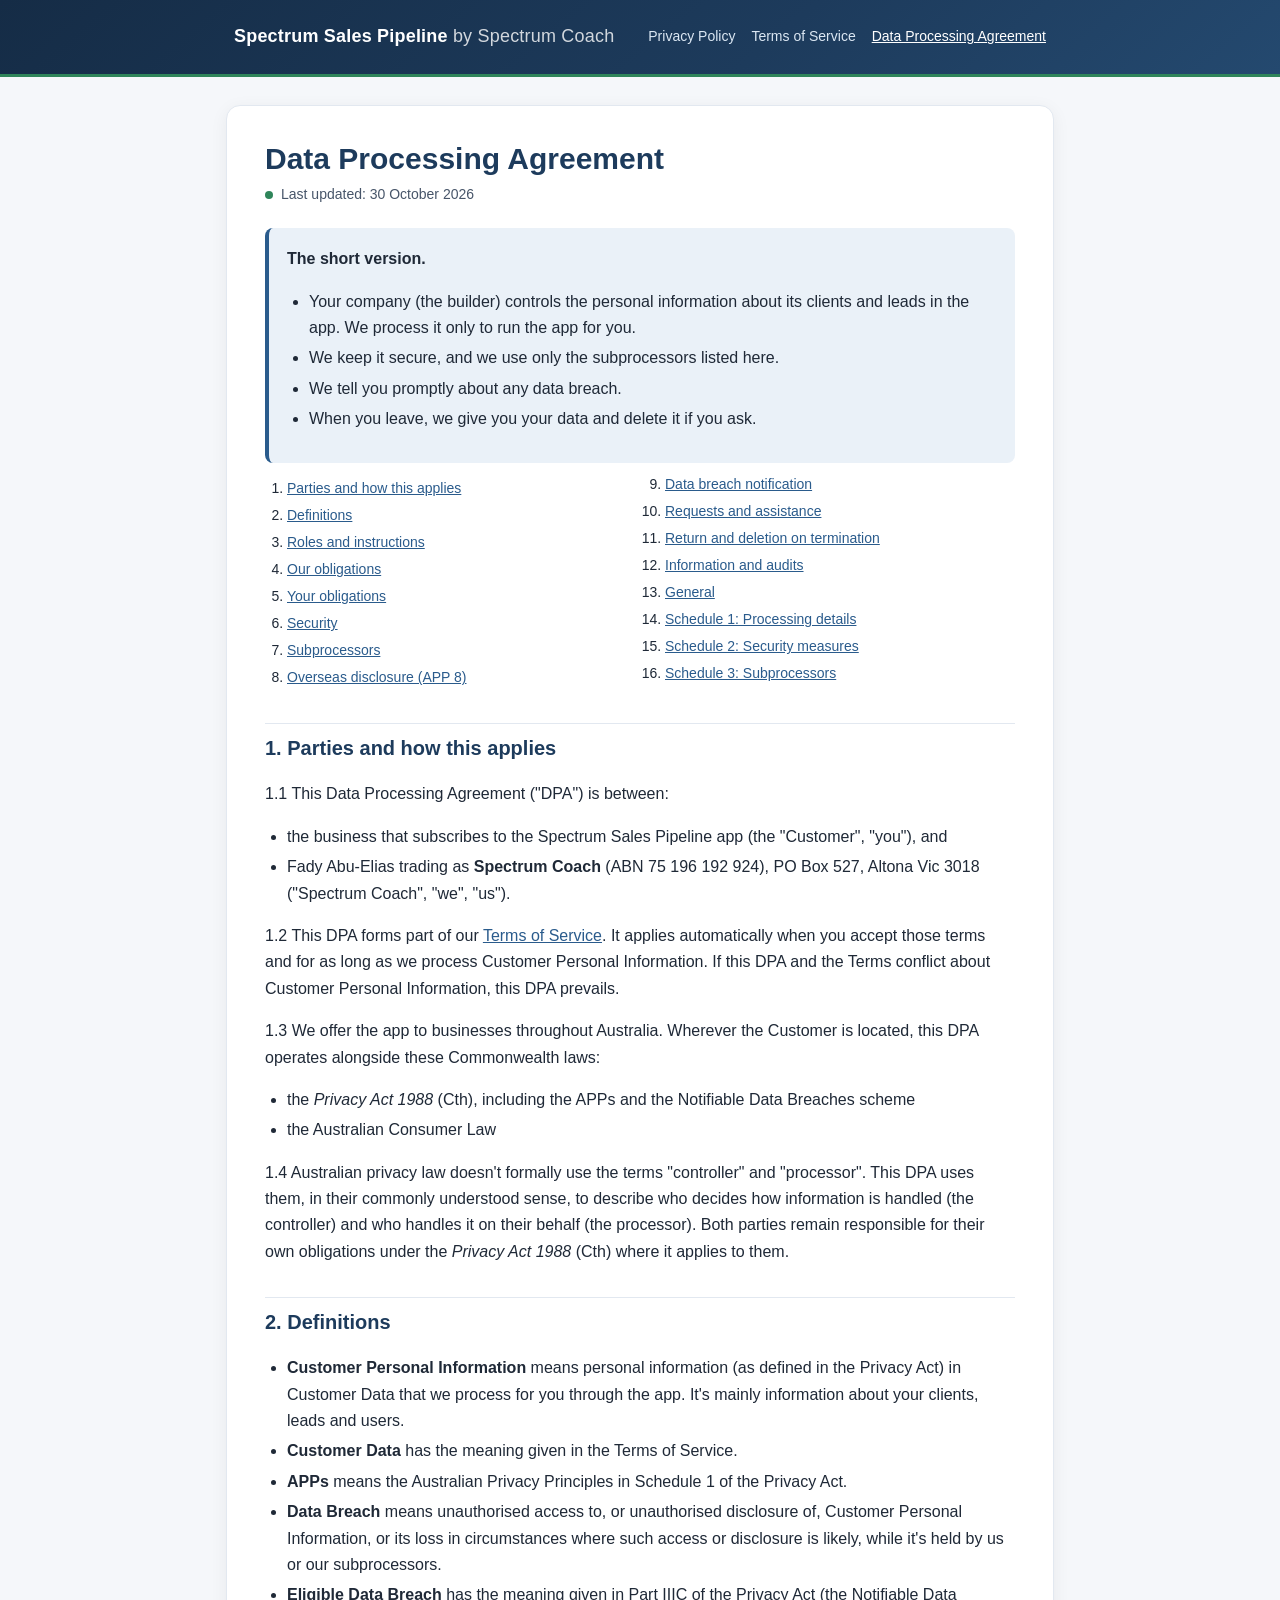
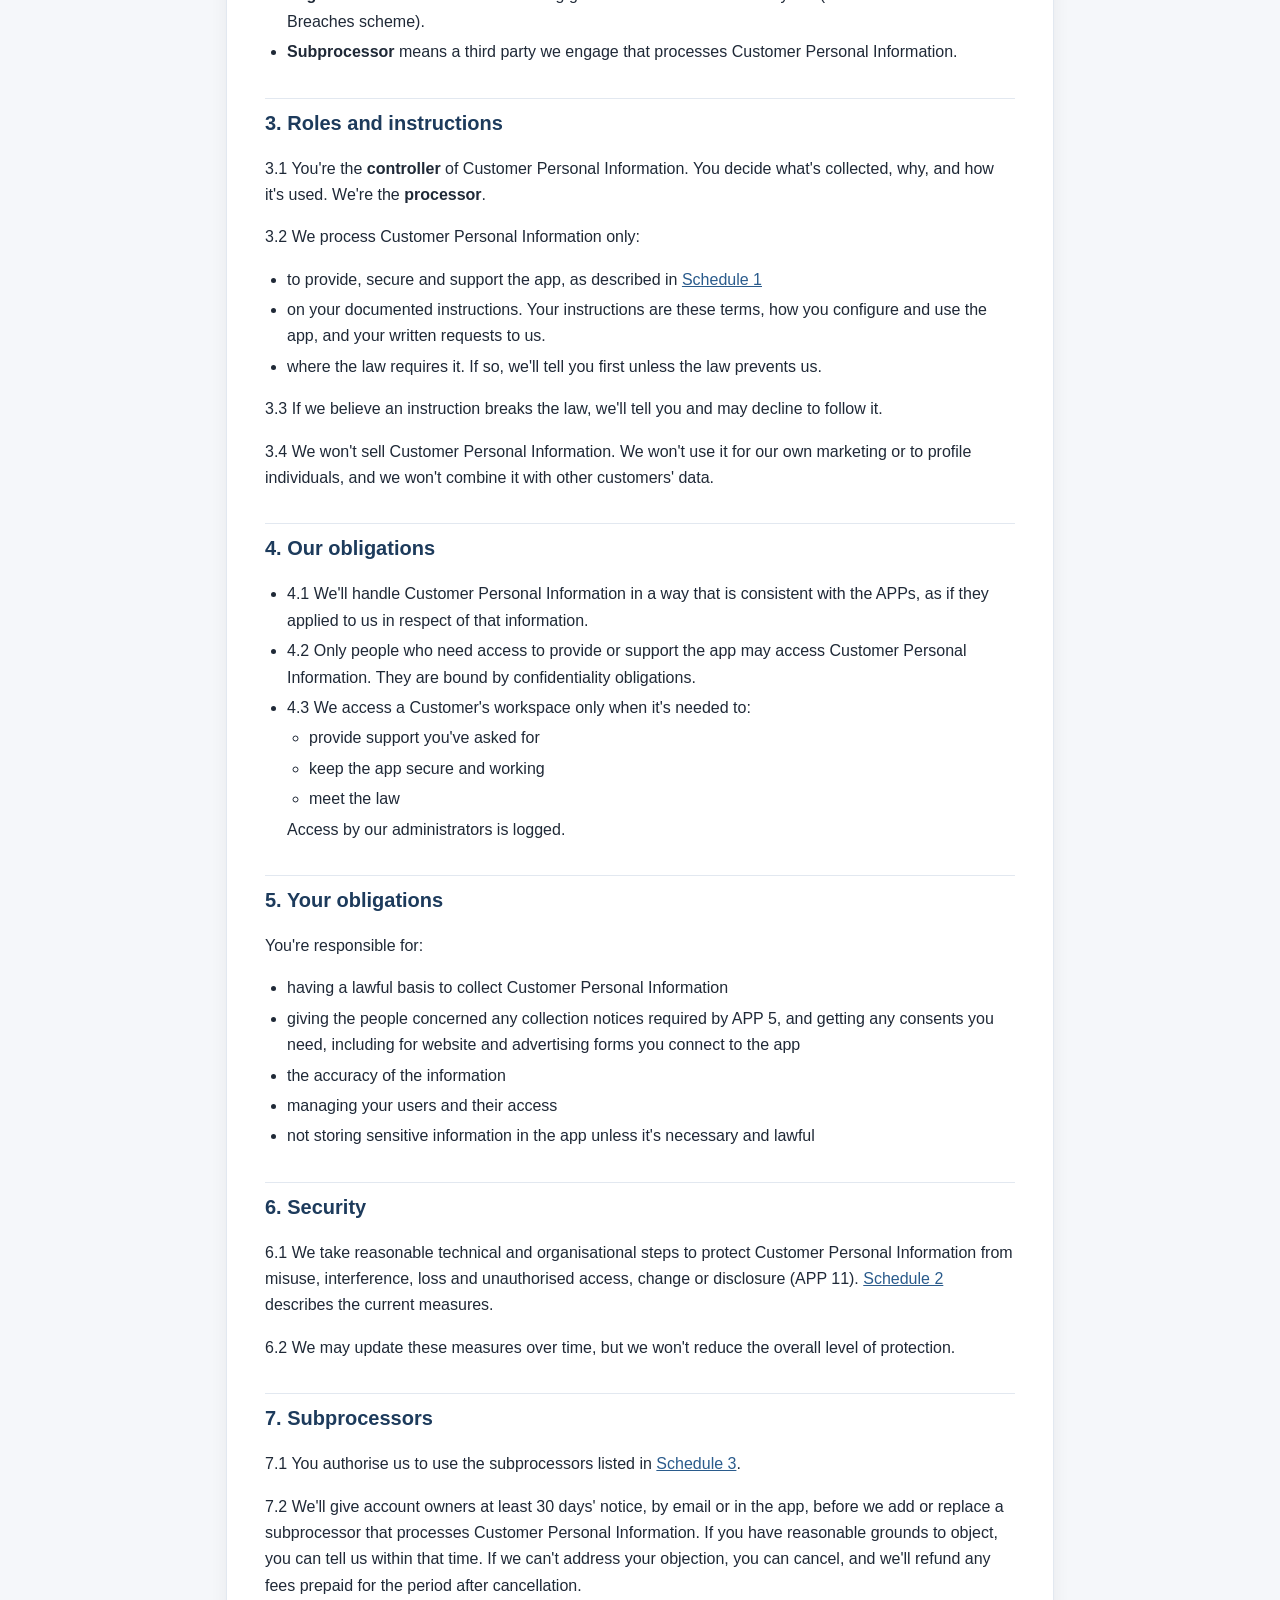
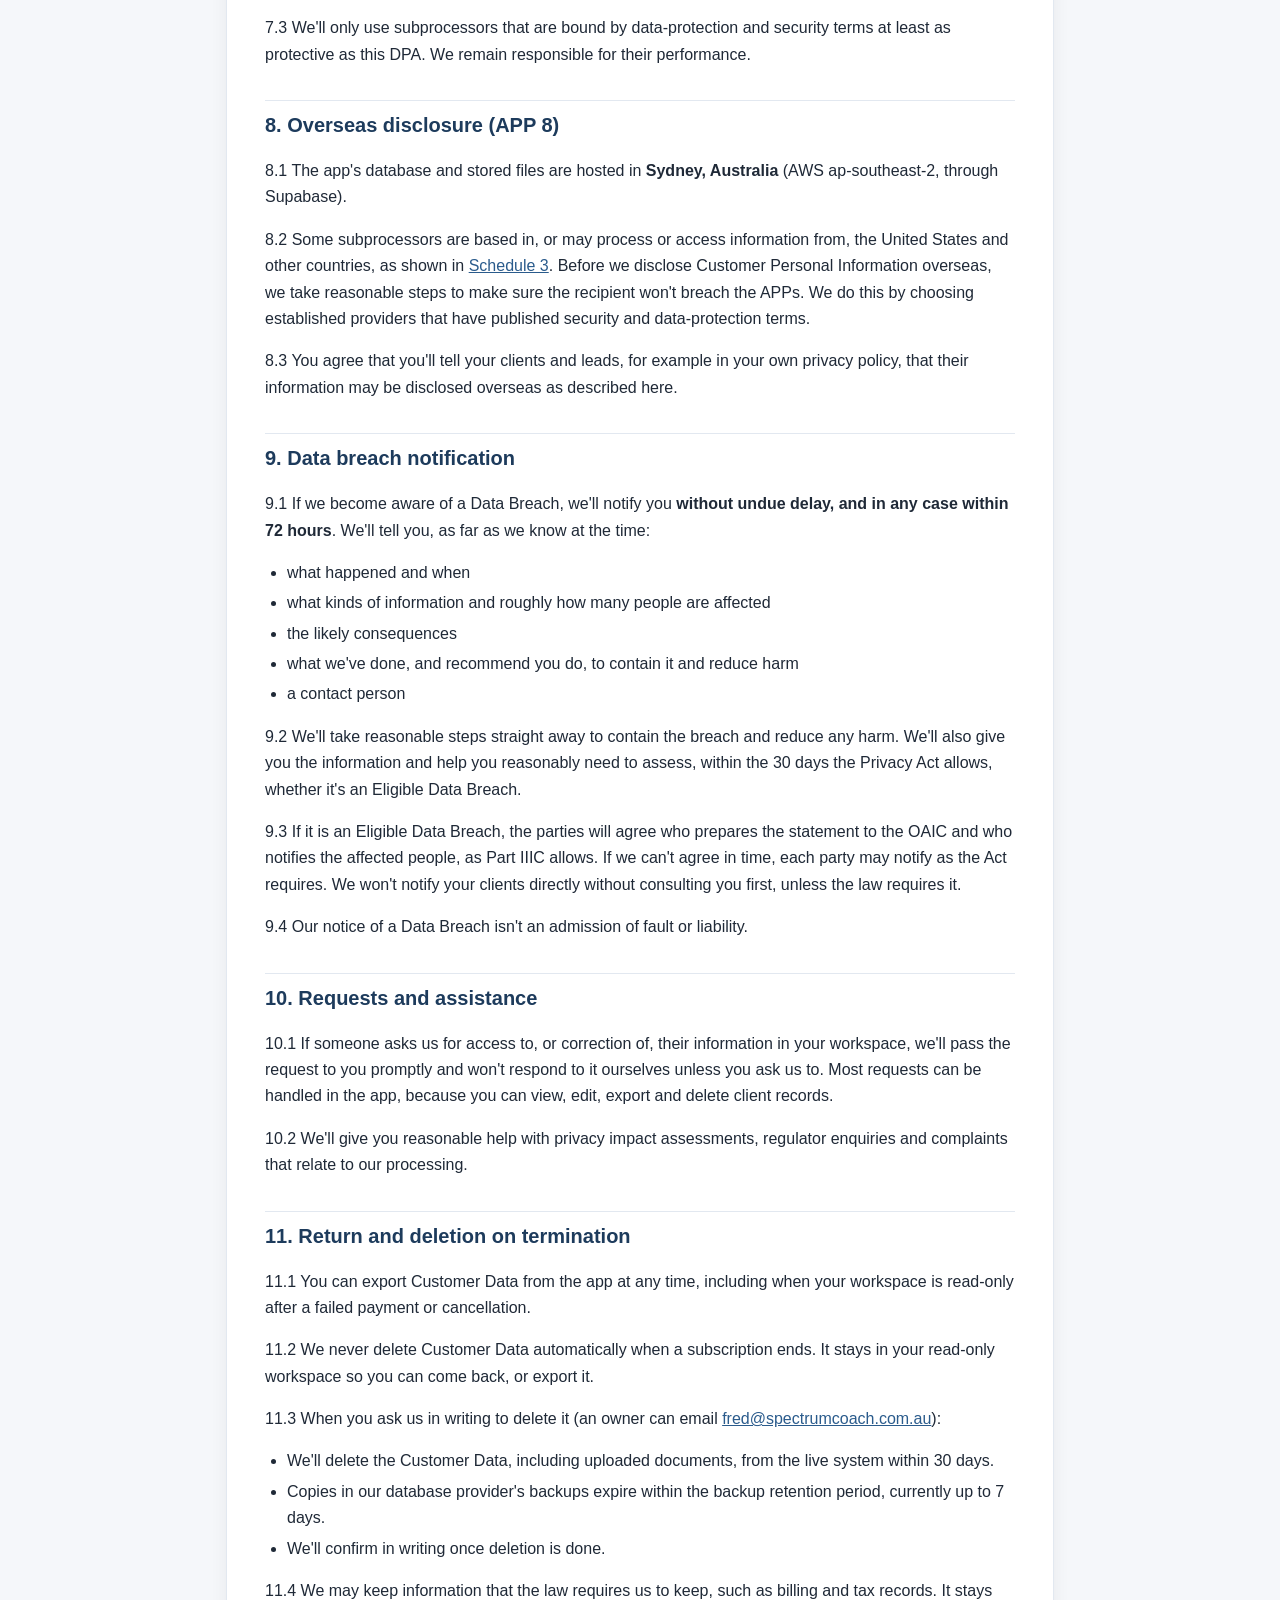
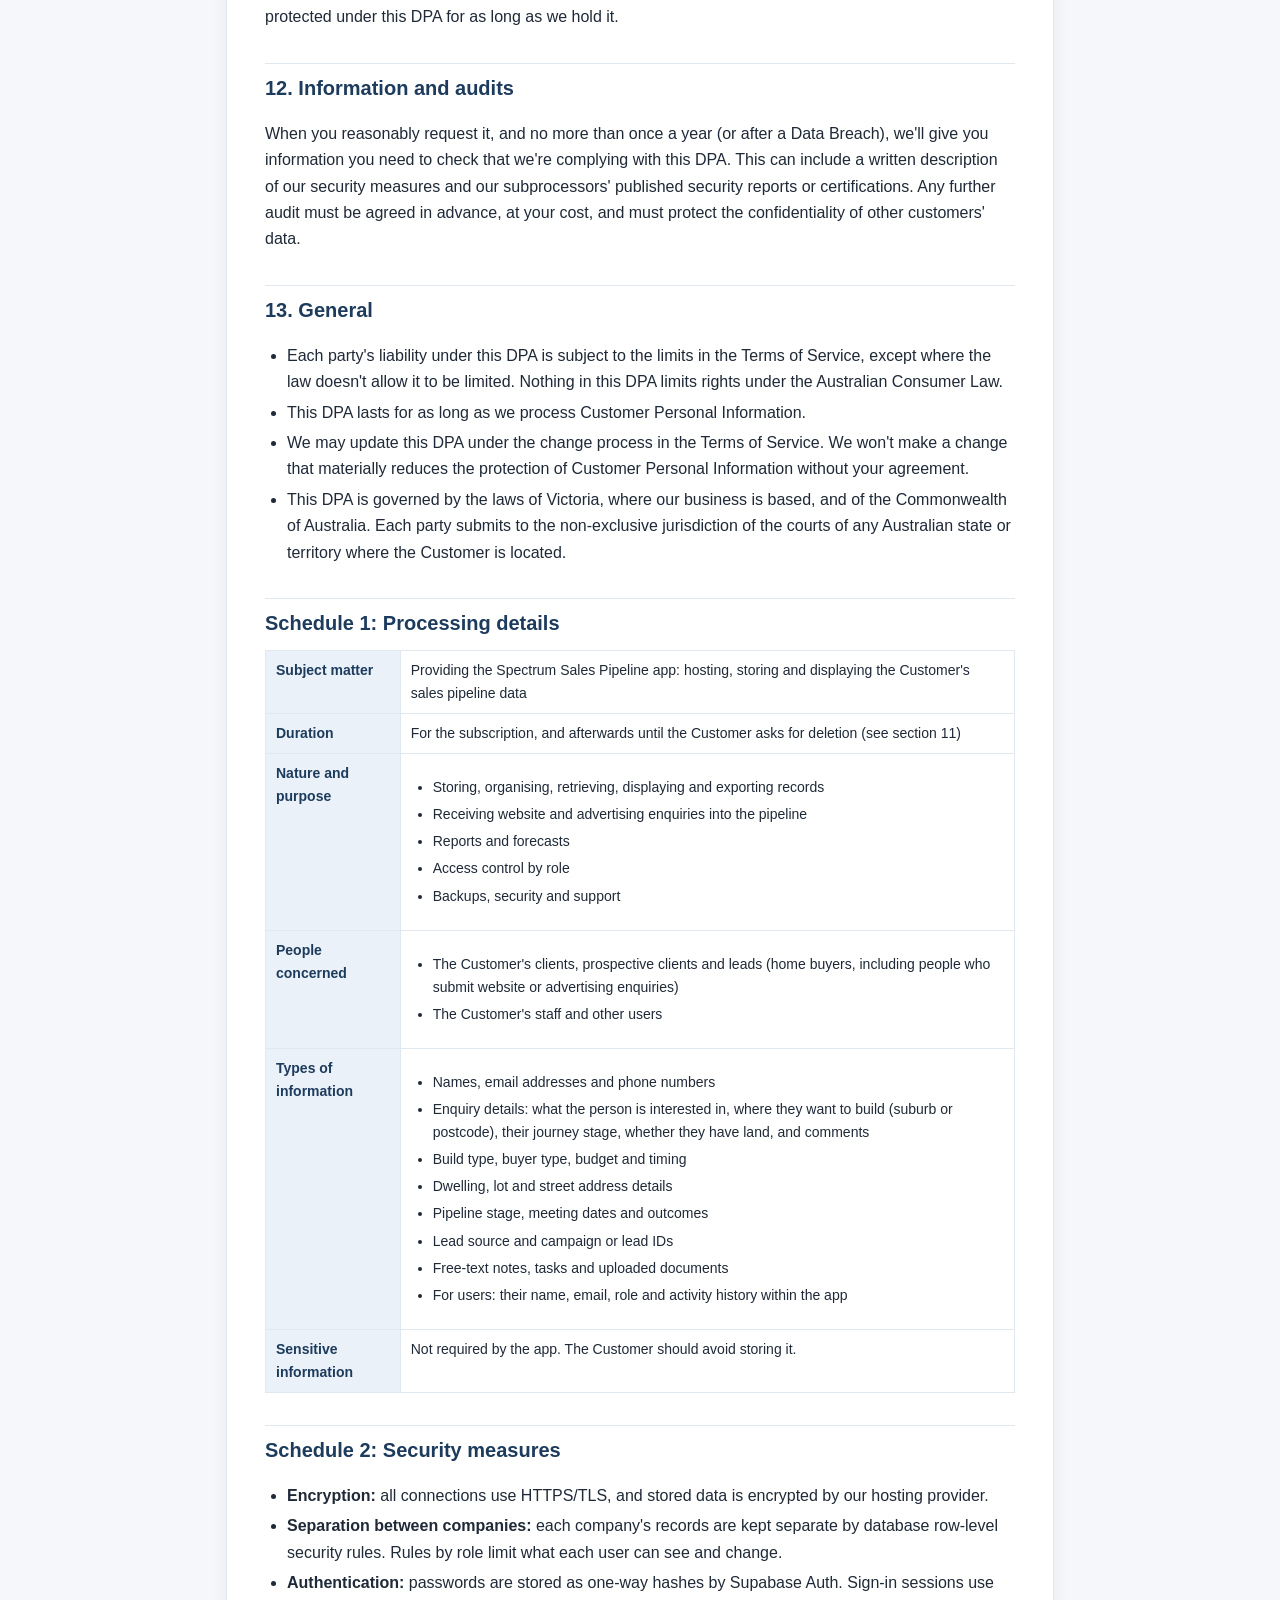
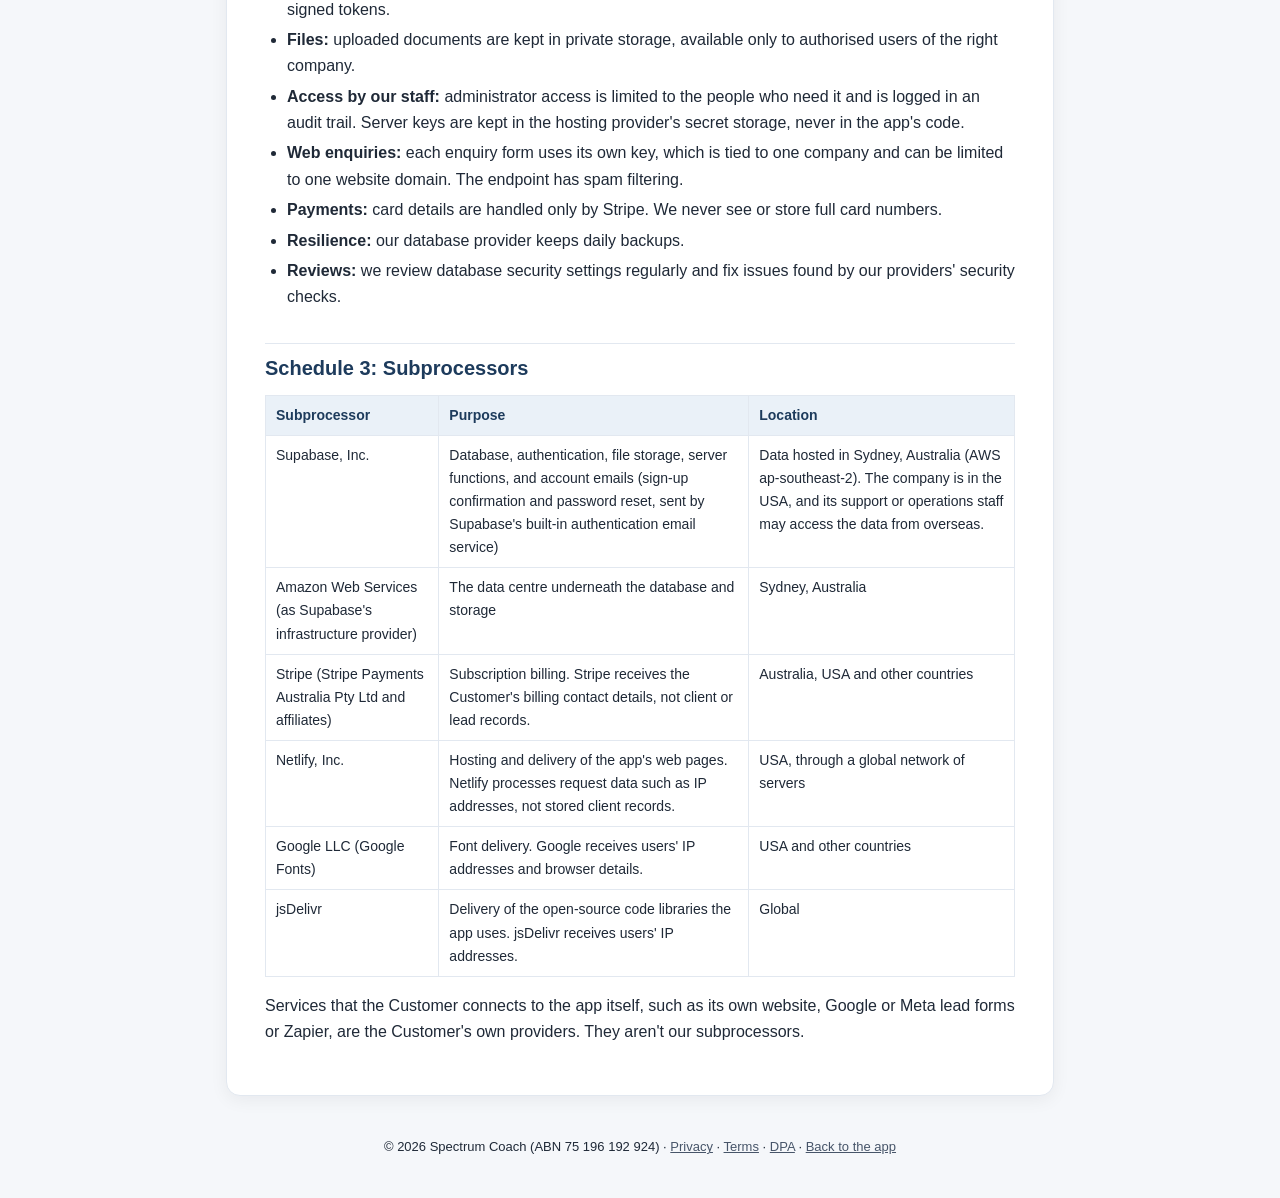
==== commit 0e166747: "Legal pages: fill email-provider placeholder (Supabase built-in auth email); note ACL applies Austra" ====
--- a/dpa.html
+++ b/dpa.html
@@ -214,13 +214,12 @@
 <table>
   <thead><tr><th>Subprocessor</th><th>Purpose</th><th>Location</th></tr></thead>
   <tbody>
-    <tr><td>Supabase, Inc.</td><td>Database, authentication, file storage, server functions, and account emails (sign-up confirmation and password reset)</td><td>Data hosted in Sydney, Australia (AWS ap-southeast-2). The company is in the USA, and its support or operations staff may access the data from overseas.</td></tr>
+    <tr><td>Supabase, Inc.</td><td>Database, authentication, file storage, server functions, and account emails (sign-up confirmation and password reset, sent by Supabase's built-in authentication email service)</td><td>Data hosted in Sydney, Australia (AWS ap-southeast-2). The company is in the USA, and its support or operations staff may access the data from overseas.</td></tr>
     <tr><td>Amazon Web Services (as Supabase's infrastructure provider)</td><td>The data centre underneath the database and storage</td><td>Sydney, Australia</td></tr>
     <tr><td>Stripe (Stripe Payments Australia Pty Ltd and affiliates)</td><td>Subscription billing. Stripe receives the Customer's billing contact details, not client or lead records.</td><td>Australia, USA and other countries</td></tr>
     <tr><td>Netlify, Inc.</td><td>Hosting and delivery of the app's web pages. Netlify processes request data such as IP addresses, not stored client records.</td><td>USA, through a global network of servers</td></tr>
     <tr><td>Google LLC (Google Fonts)</td><td>Font delivery. Google receives users' IP addresses and browser details.</td><td>USA and other countries</td></tr>
     <tr><td>jsDelivr</td><td>Delivery of the open-source code libraries the app uses. jsDelivr receives users' IP addresses.</td><td>Global</td></tr>
-    <tr><td><span class="lg-ph">[PLACEHOLDER: custom SMTP email provider, if one is configured in Supabase Auth. Otherwise delete this row.]</span></td><td>Account emails</td><td><span class="lg-ph">[PLACEHOLDER]</span></td></tr>
   </tbody>
 </table>
 <p>Services that the Customer connects to the app itself, such as its own website, Google or Meta lead forms or Zapier, are the Customer's own providers. They aren't our subprocessors.</p>
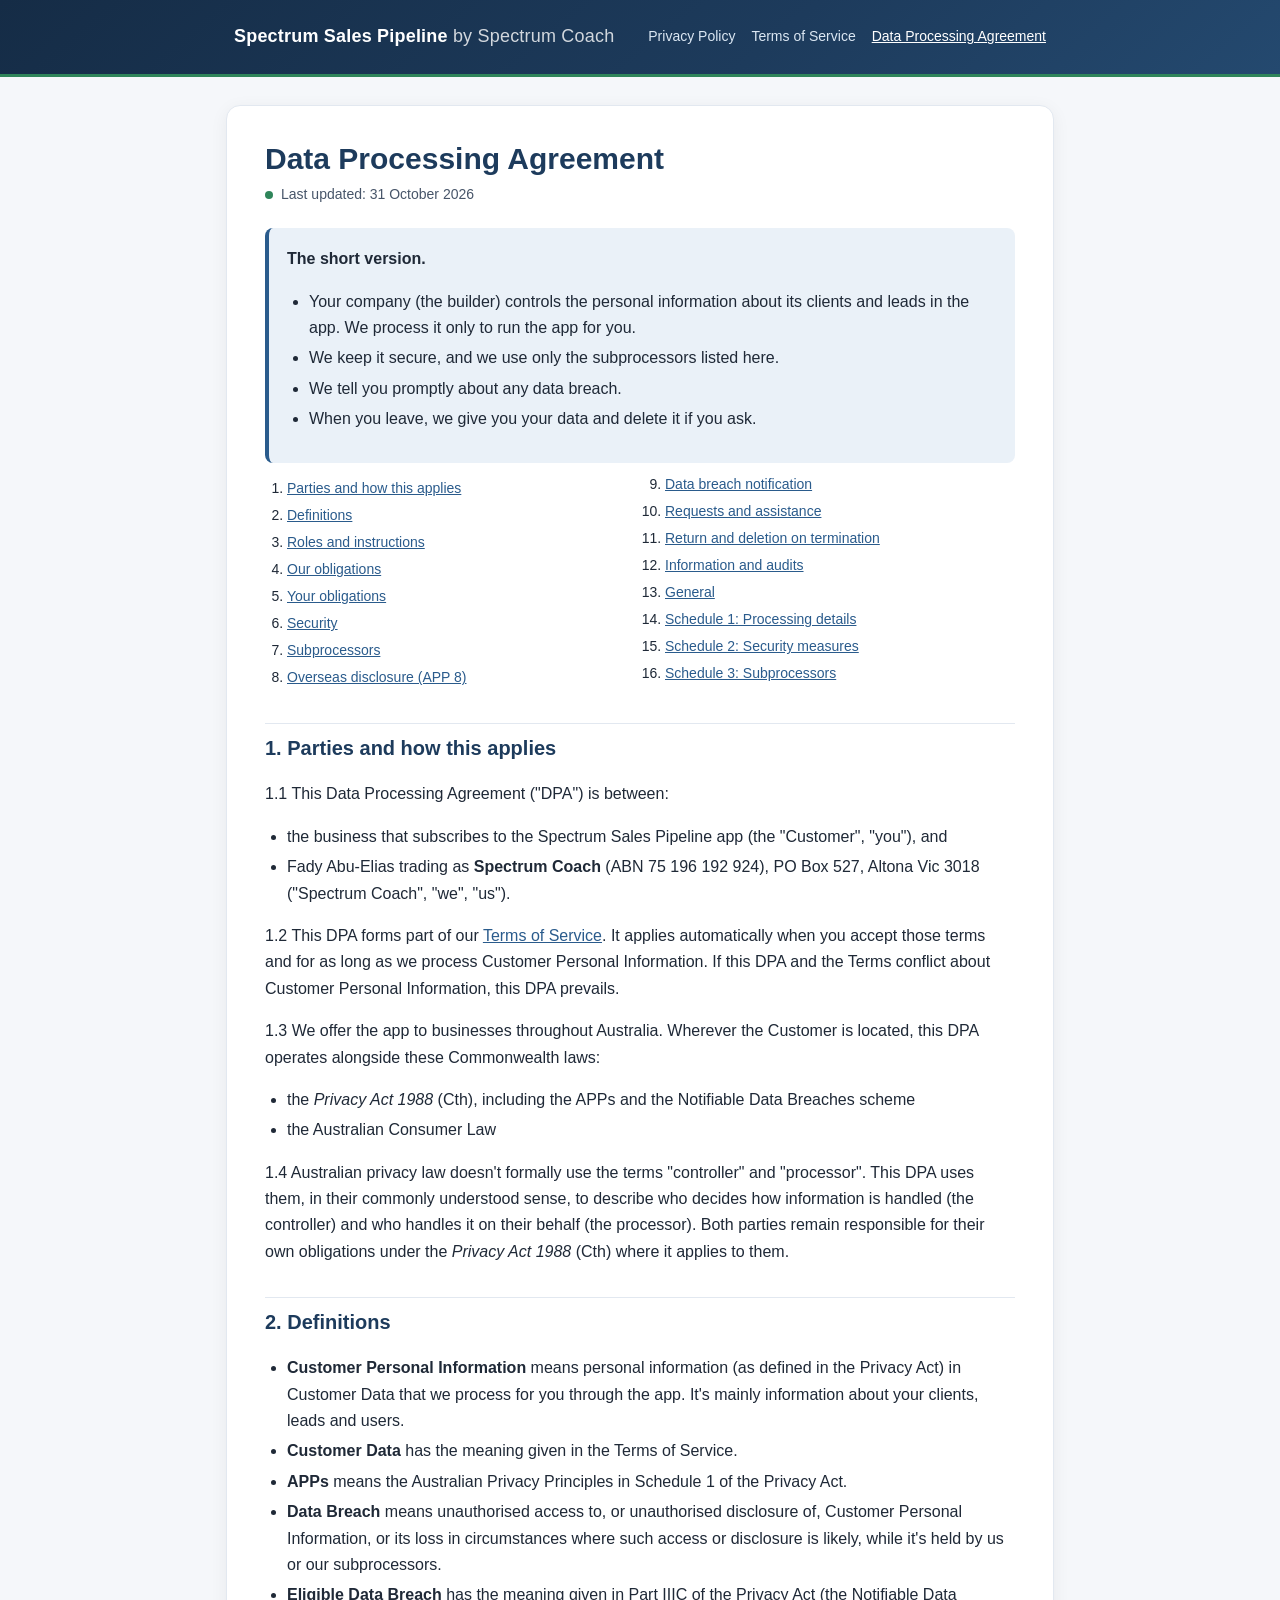
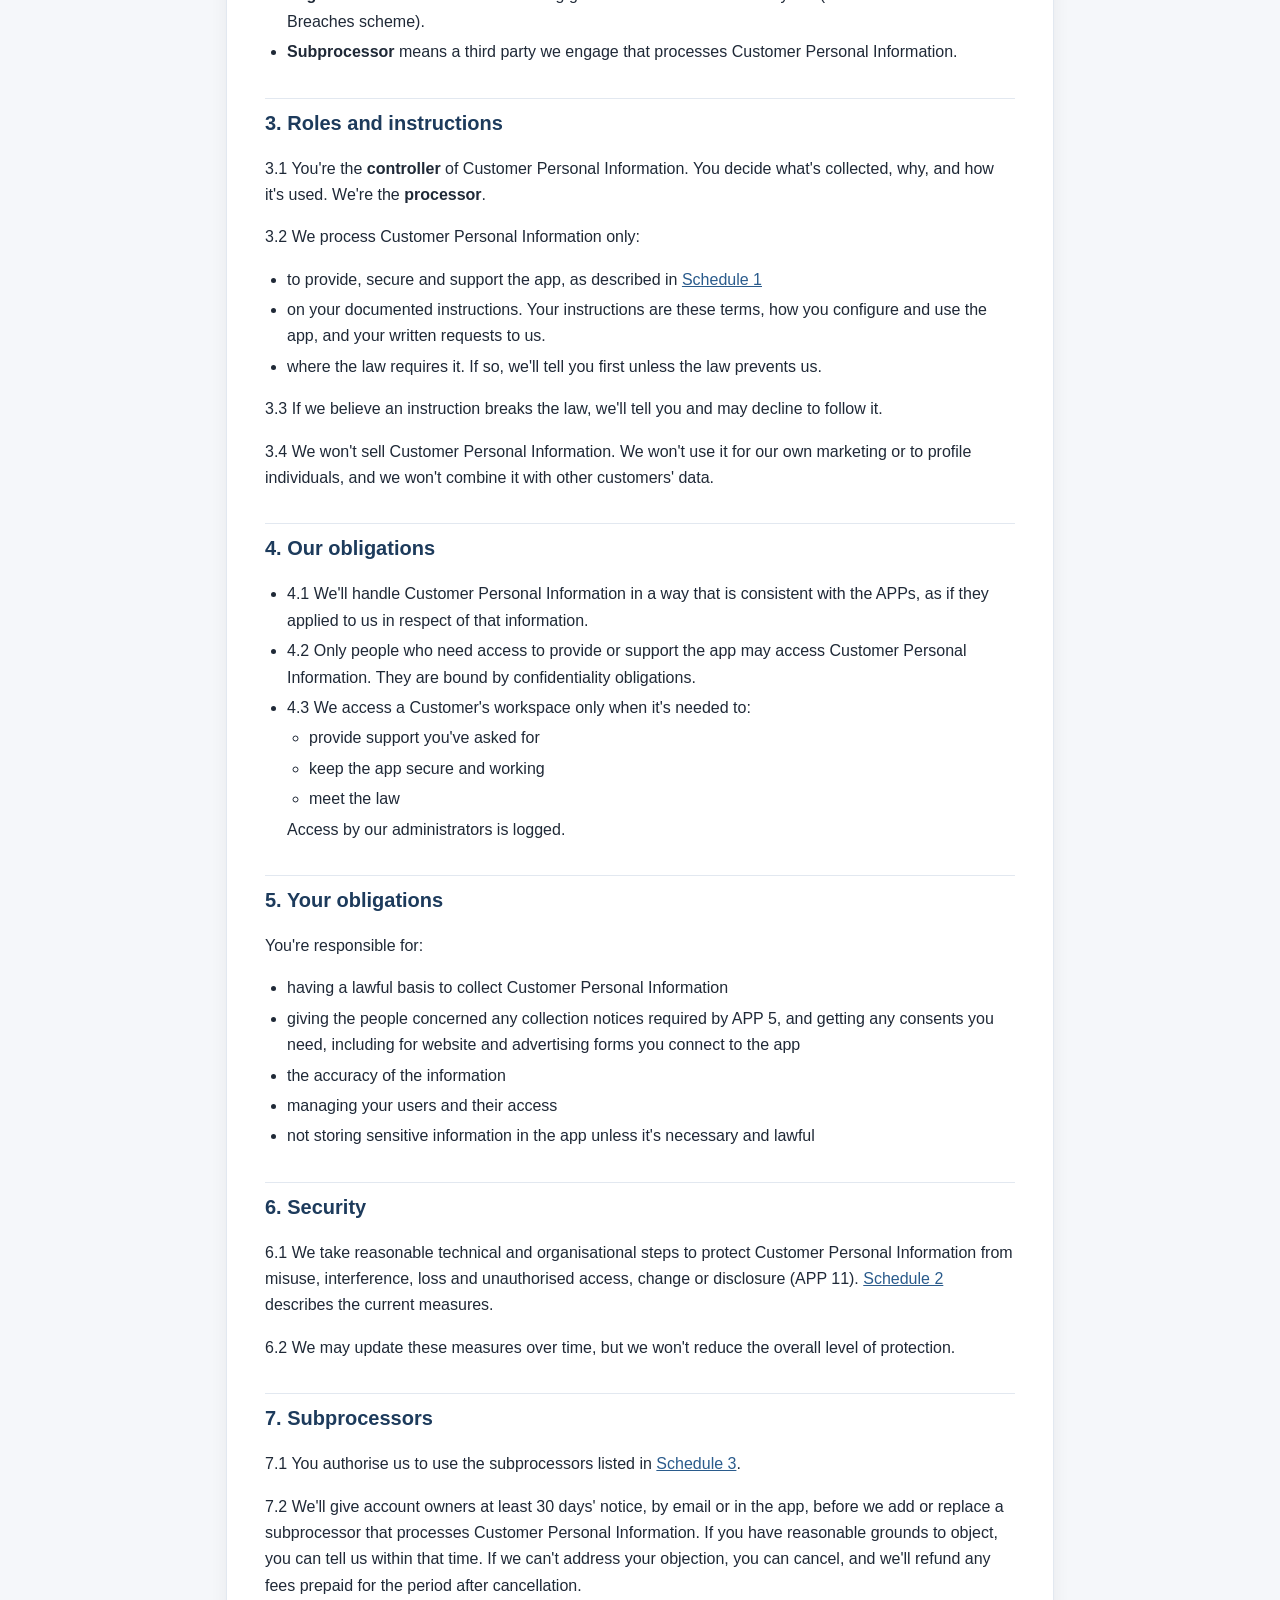
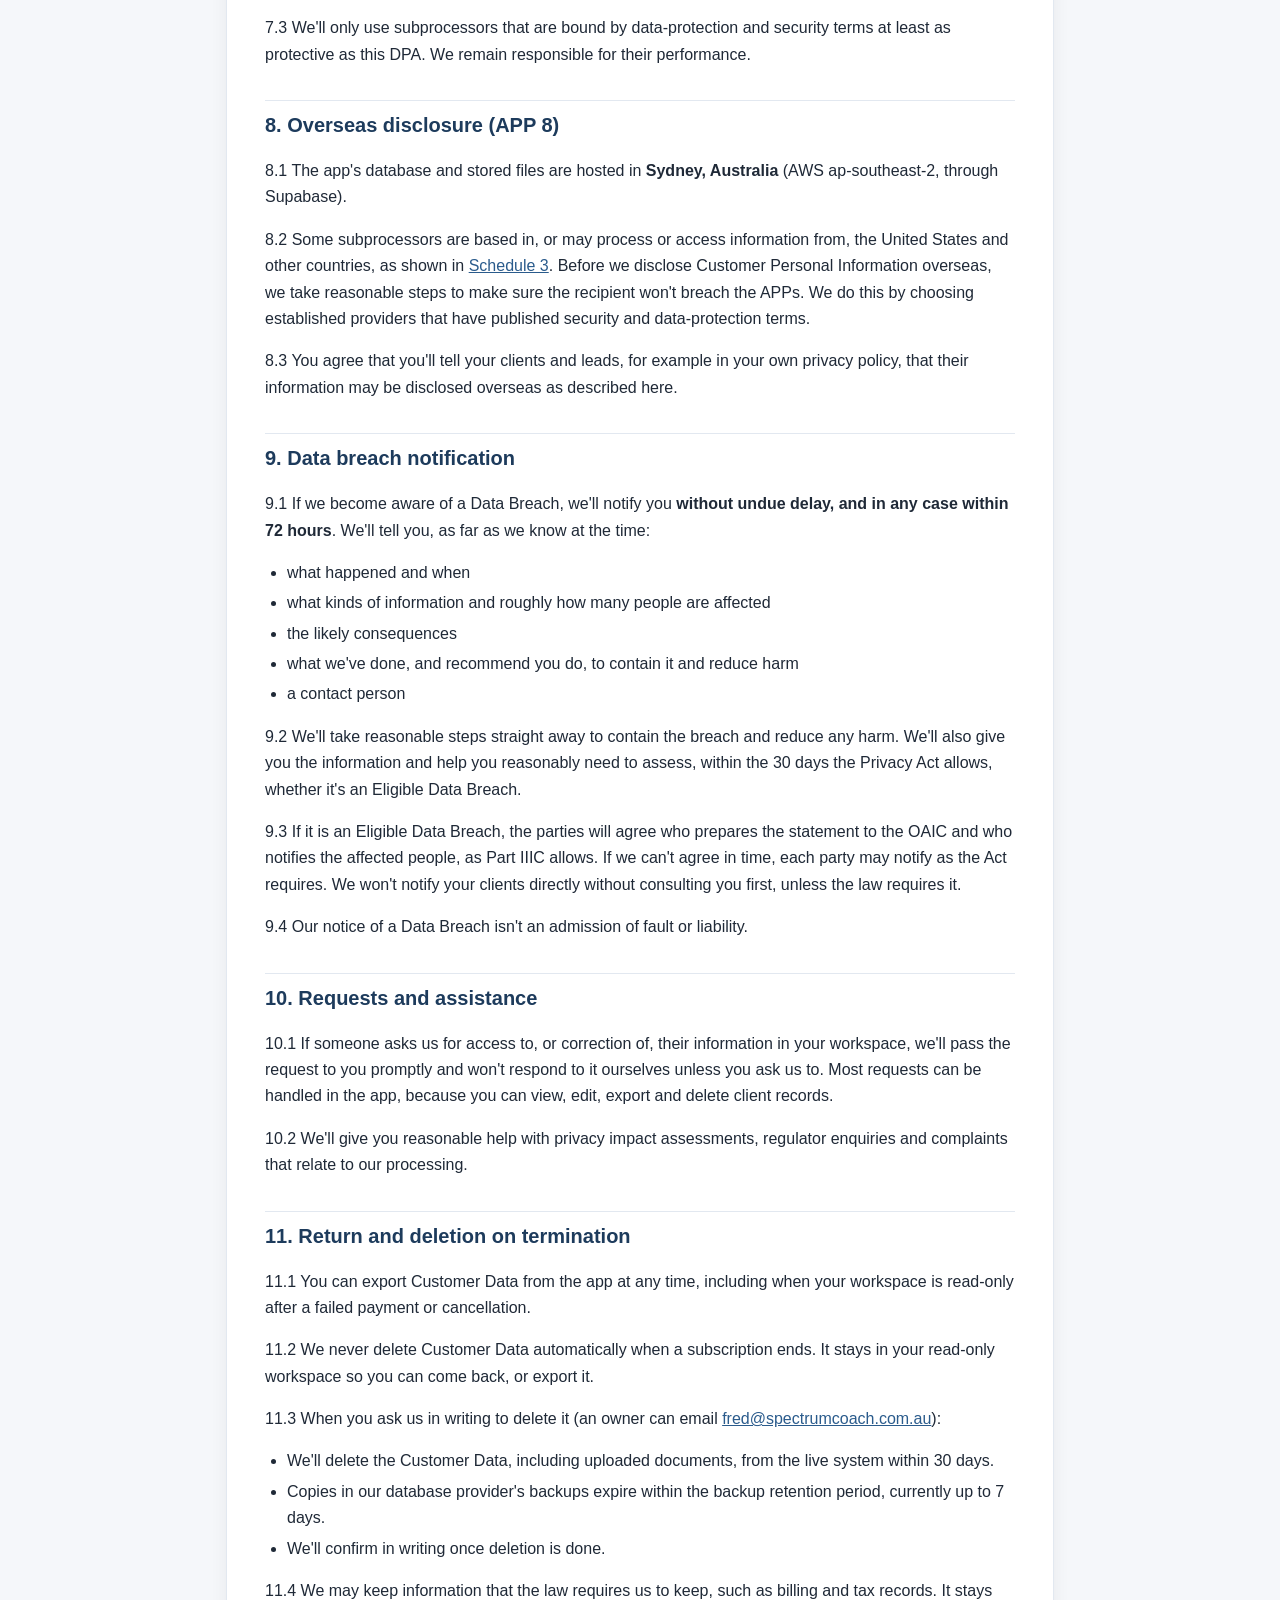
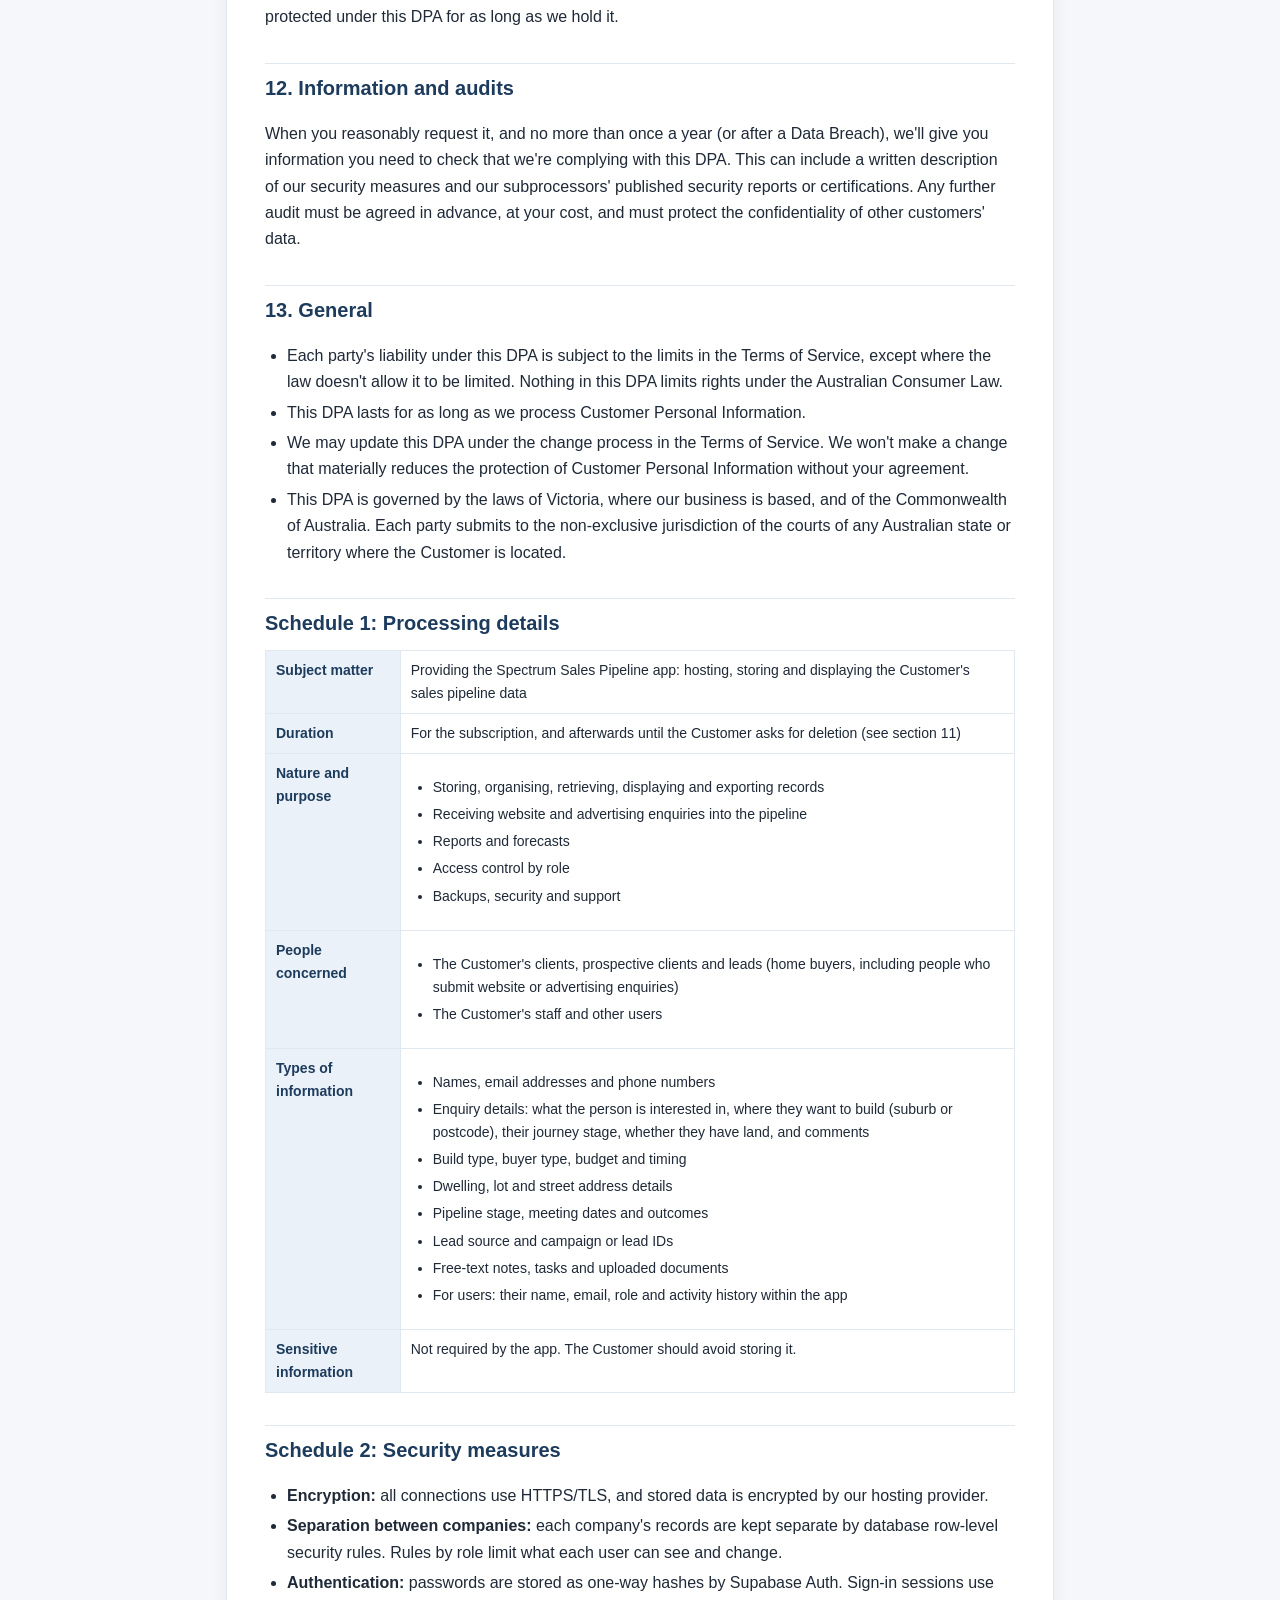
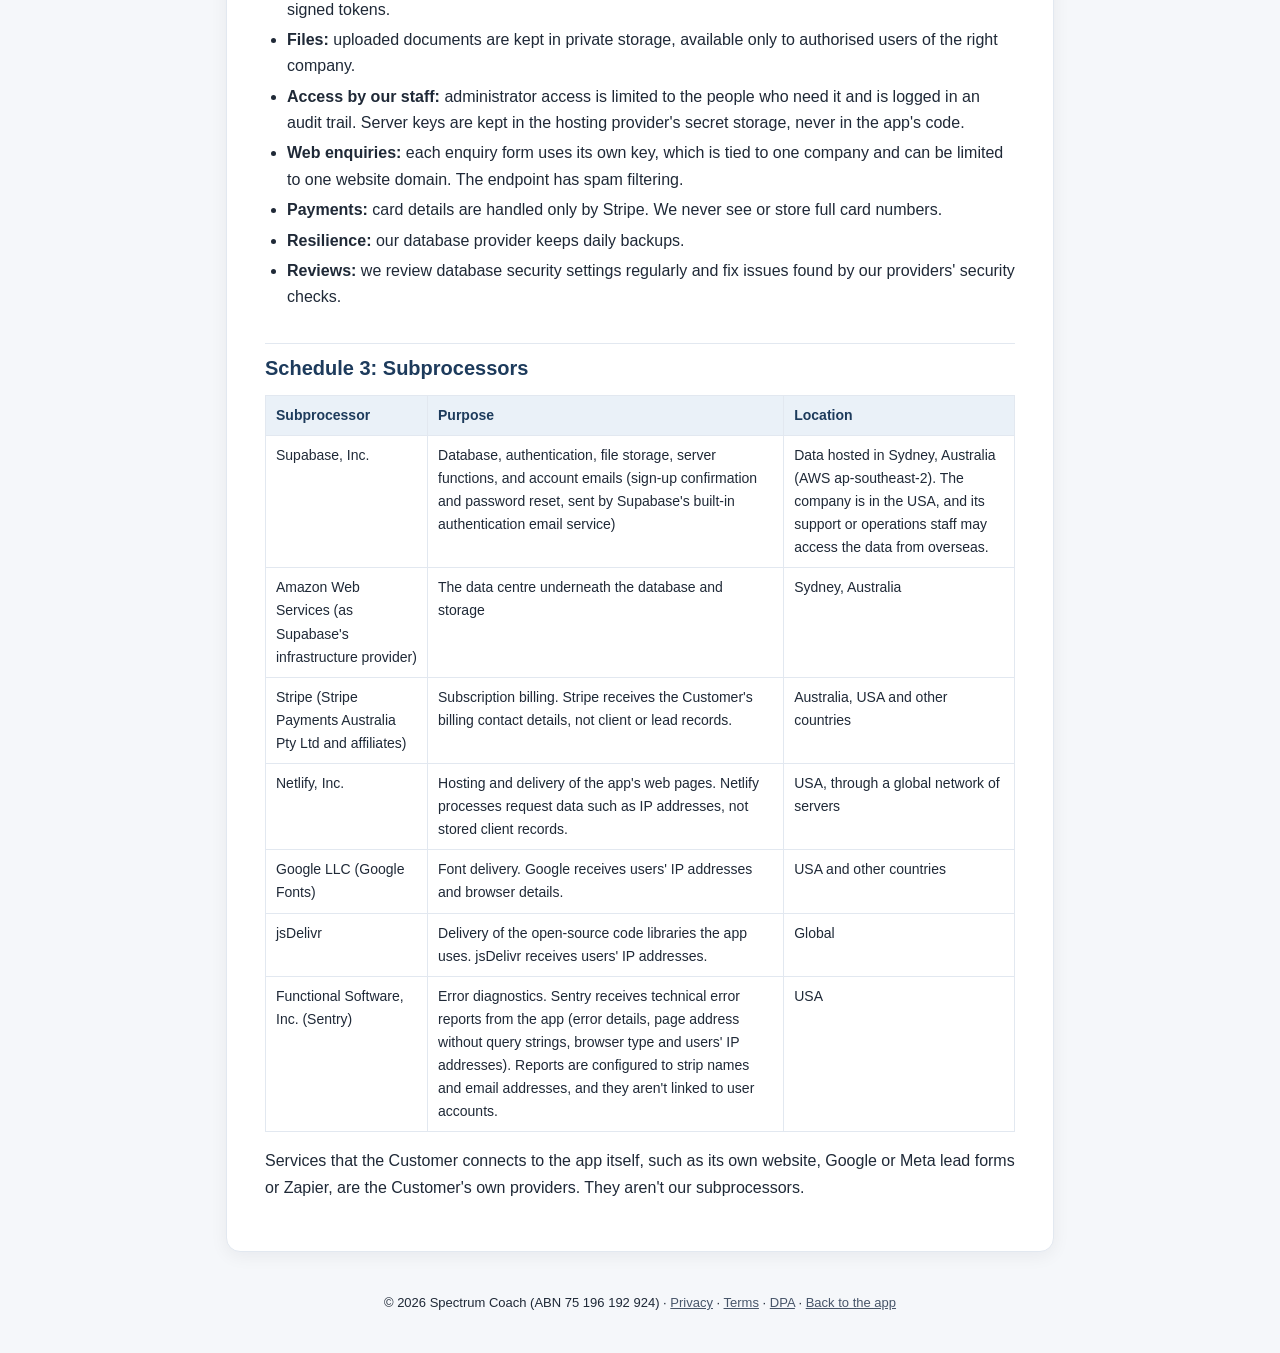
==== commit 78379829: "Add Sentry error monitoring (browser, errors only, PII scrubbed); optional edge-function reporting; " ====
--- a/dpa.html
+++ b/dpa.html
@@ -19,7 +19,7 @@
 
 <main><article class="lg-card">
 <h1>Data Processing Agreement</h1>
-<p class="lg-updated">Last updated: 30 October 2026</p>
+<p class="lg-updated">Last updated: 31 October 2026</p>
 
 <div class="lg-summary">
   <p><strong>The short version.</strong></p>
@@ -220,6 +220,7 @@
     <tr><td>Netlify, Inc.</td><td>Hosting and delivery of the app's web pages. Netlify processes request data such as IP addresses, not stored client records.</td><td>USA, through a global network of servers</td></tr>
     <tr><td>Google LLC (Google Fonts)</td><td>Font delivery. Google receives users' IP addresses and browser details.</td><td>USA and other countries</td></tr>
     <tr><td>jsDelivr</td><td>Delivery of the open-source code libraries the app uses. jsDelivr receives users' IP addresses.</td><td>Global</td></tr>
+    <tr><td>Functional Software, Inc. (Sentry)</td><td>Error diagnostics. Sentry receives technical error reports from the app (error details, page address without query strings, browser type and users' IP addresses). Reports are configured to strip names and email addresses, and they aren't linked to user accounts.</td><td>USA</td></tr>
   </tbody>
 </table>
 <p>Services that the Customer connects to the app itself, such as its own website, Google or Meta lead forms or Zapier, are the Customer's own providers. They aren't our subprocessors.</p>
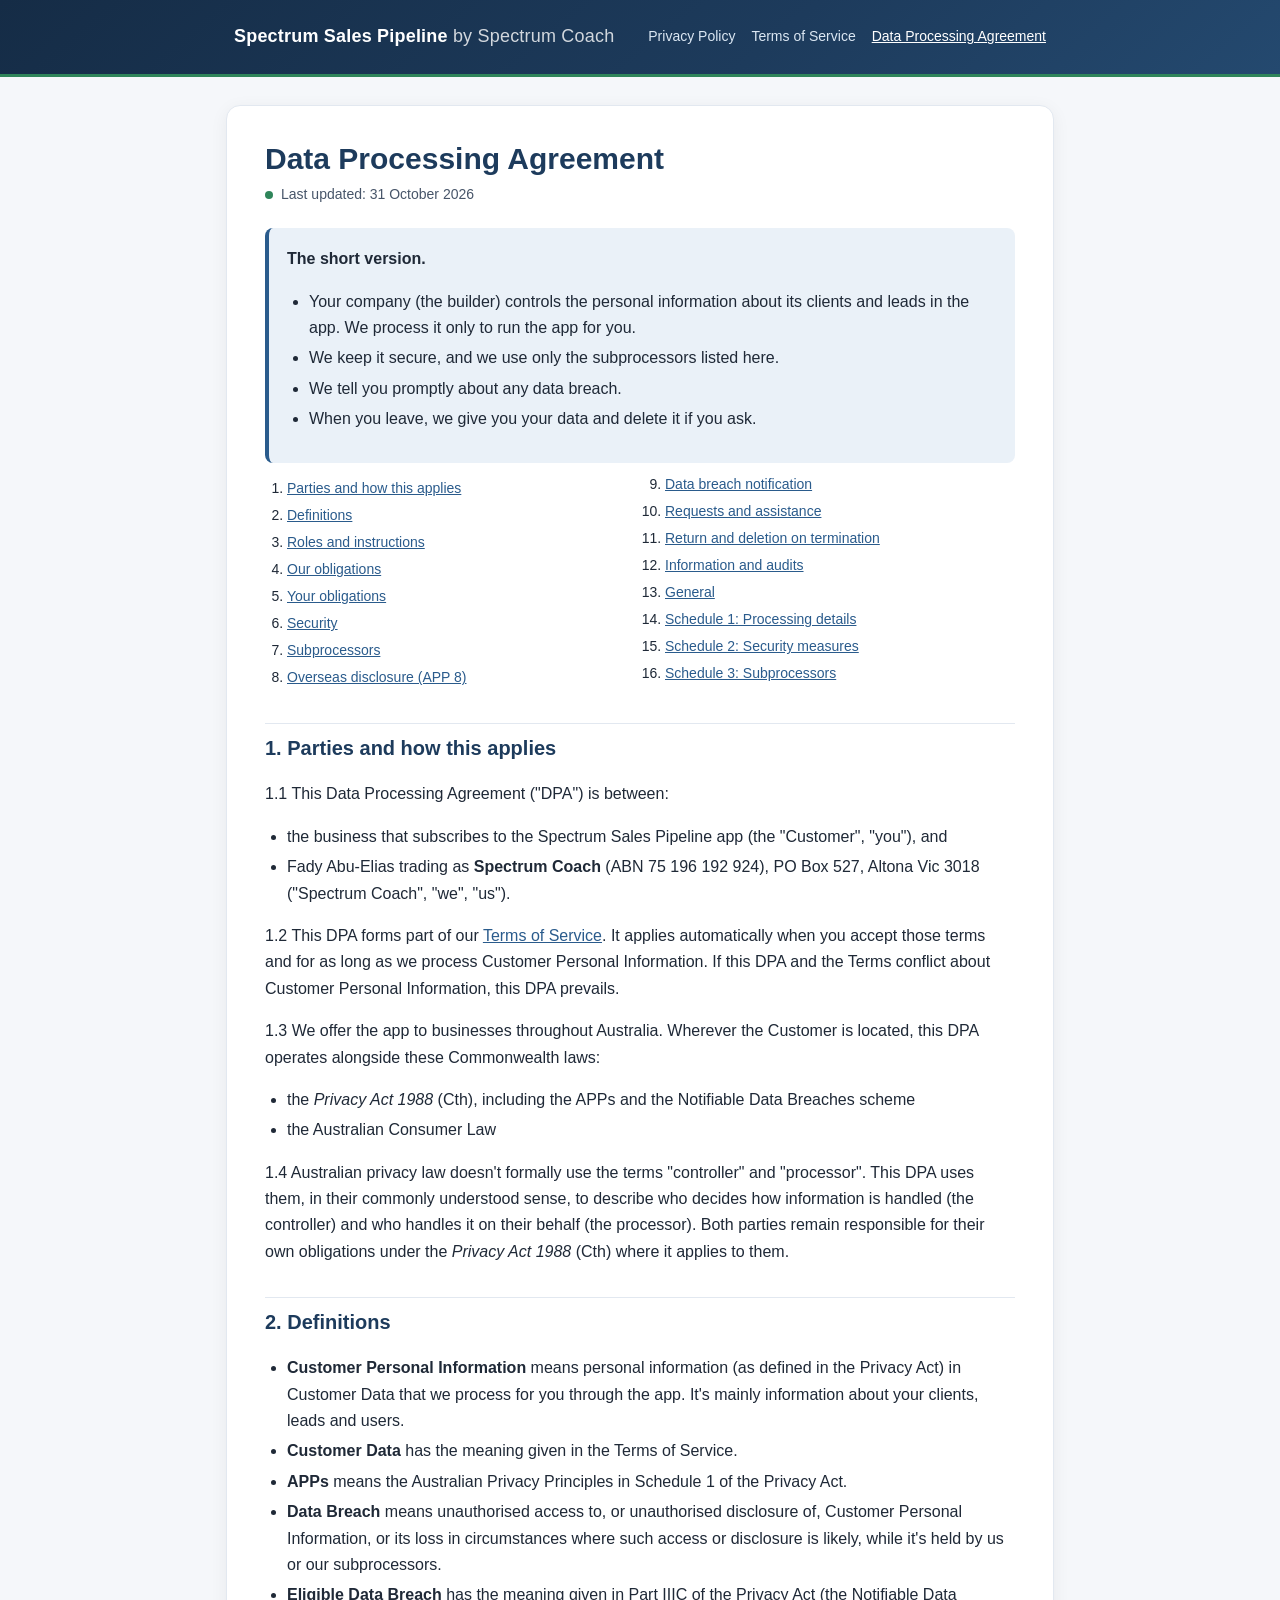
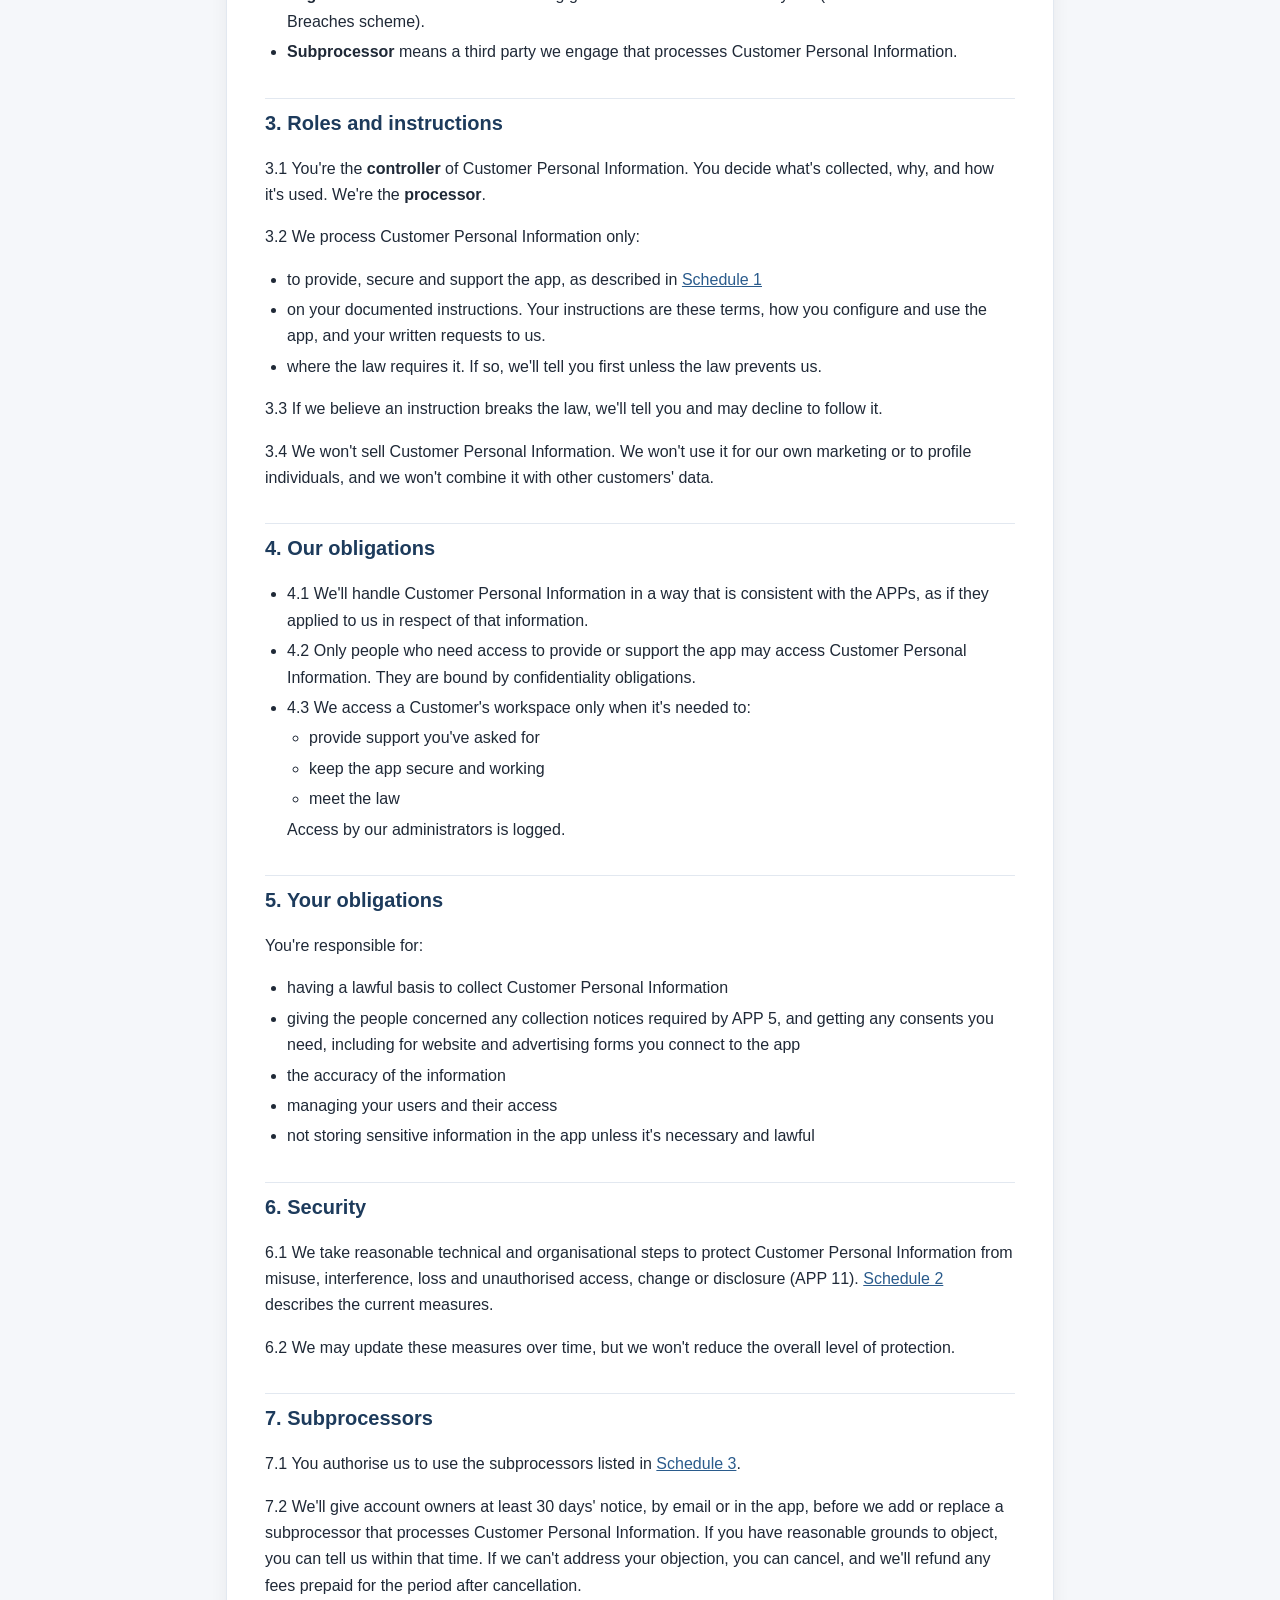
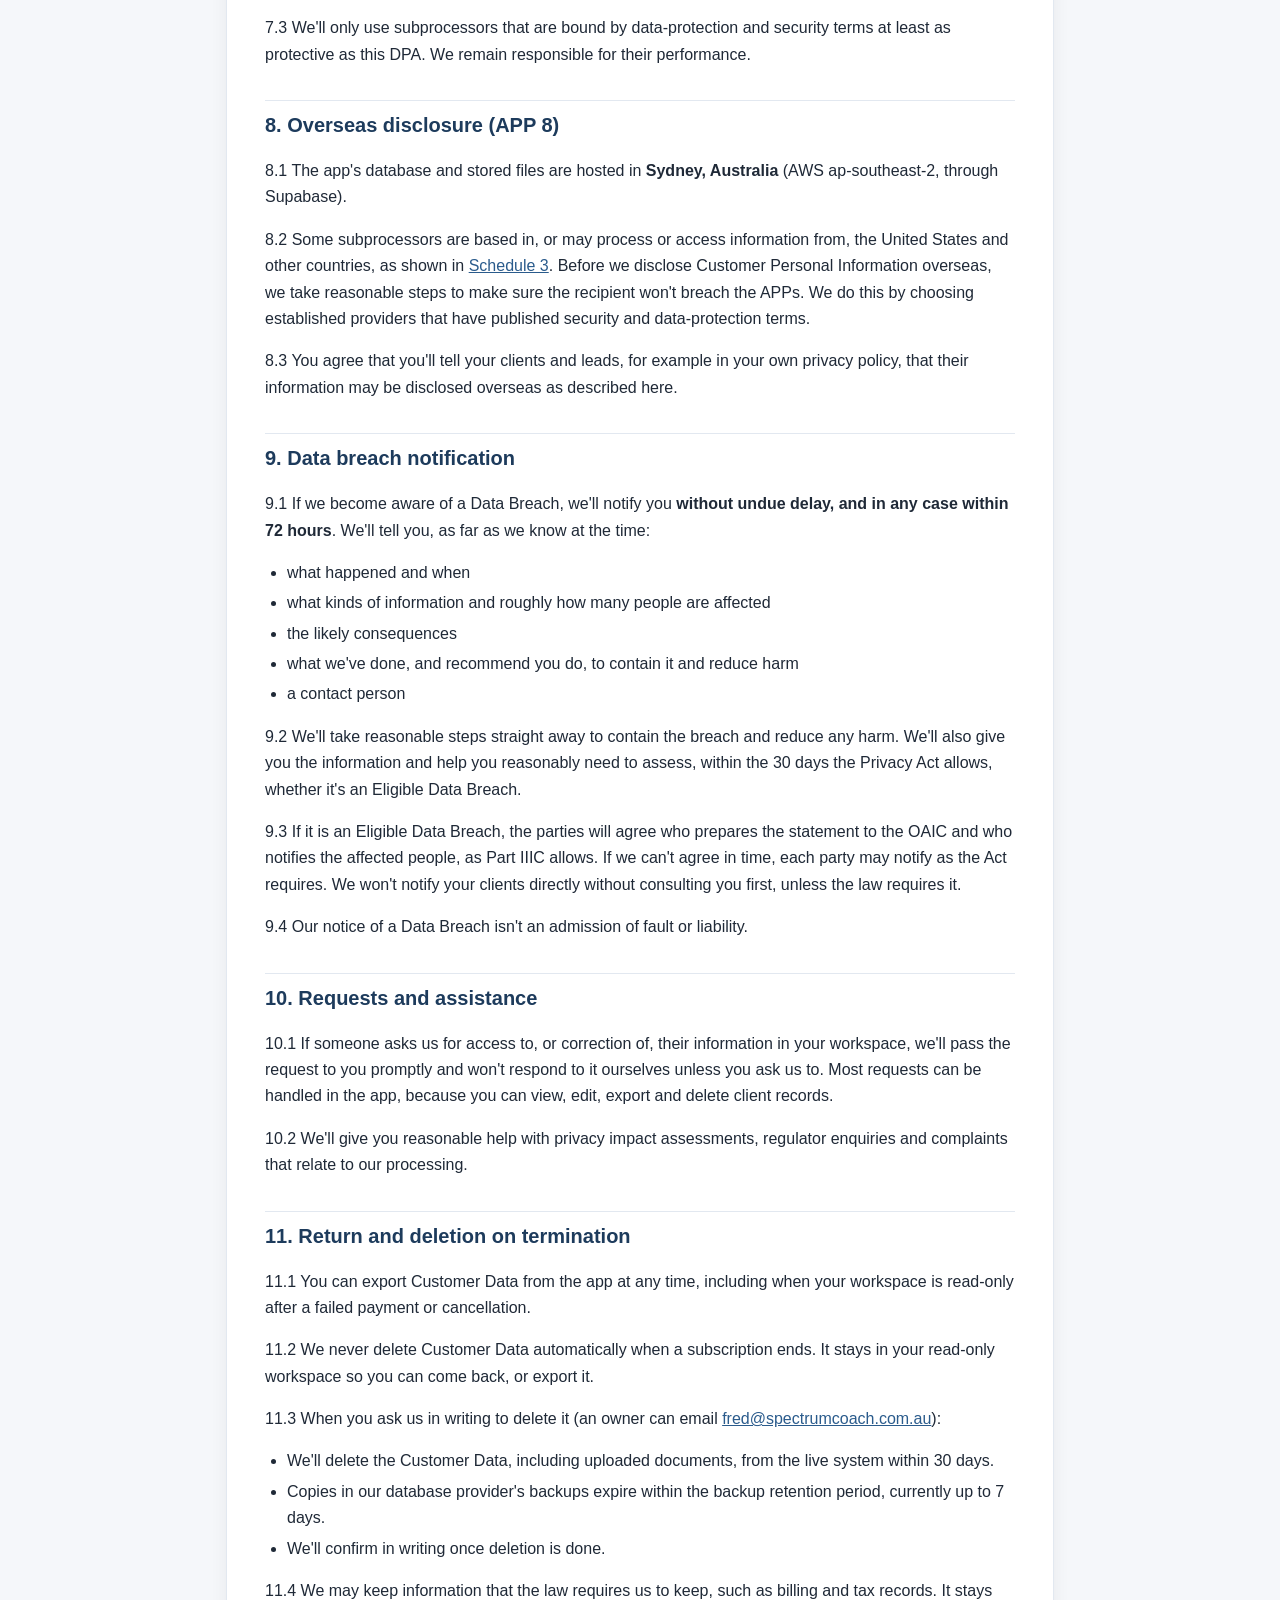
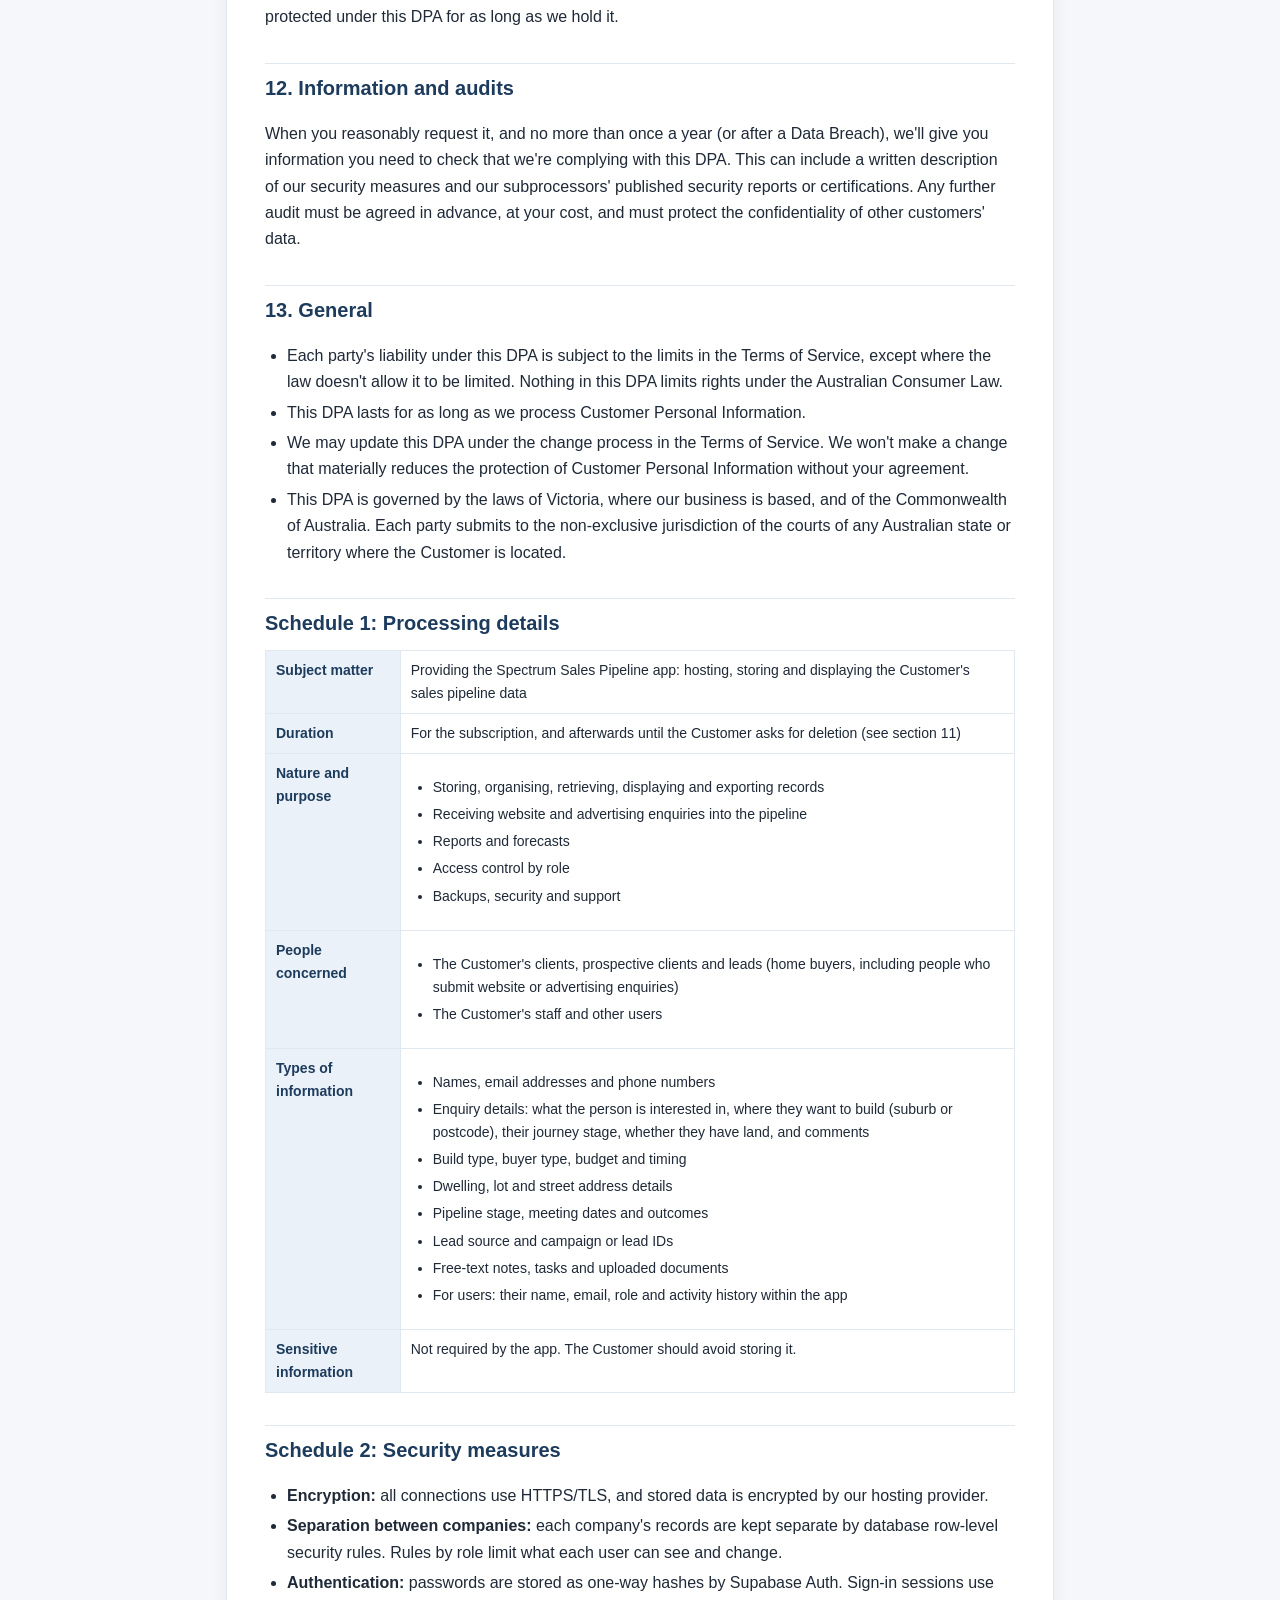
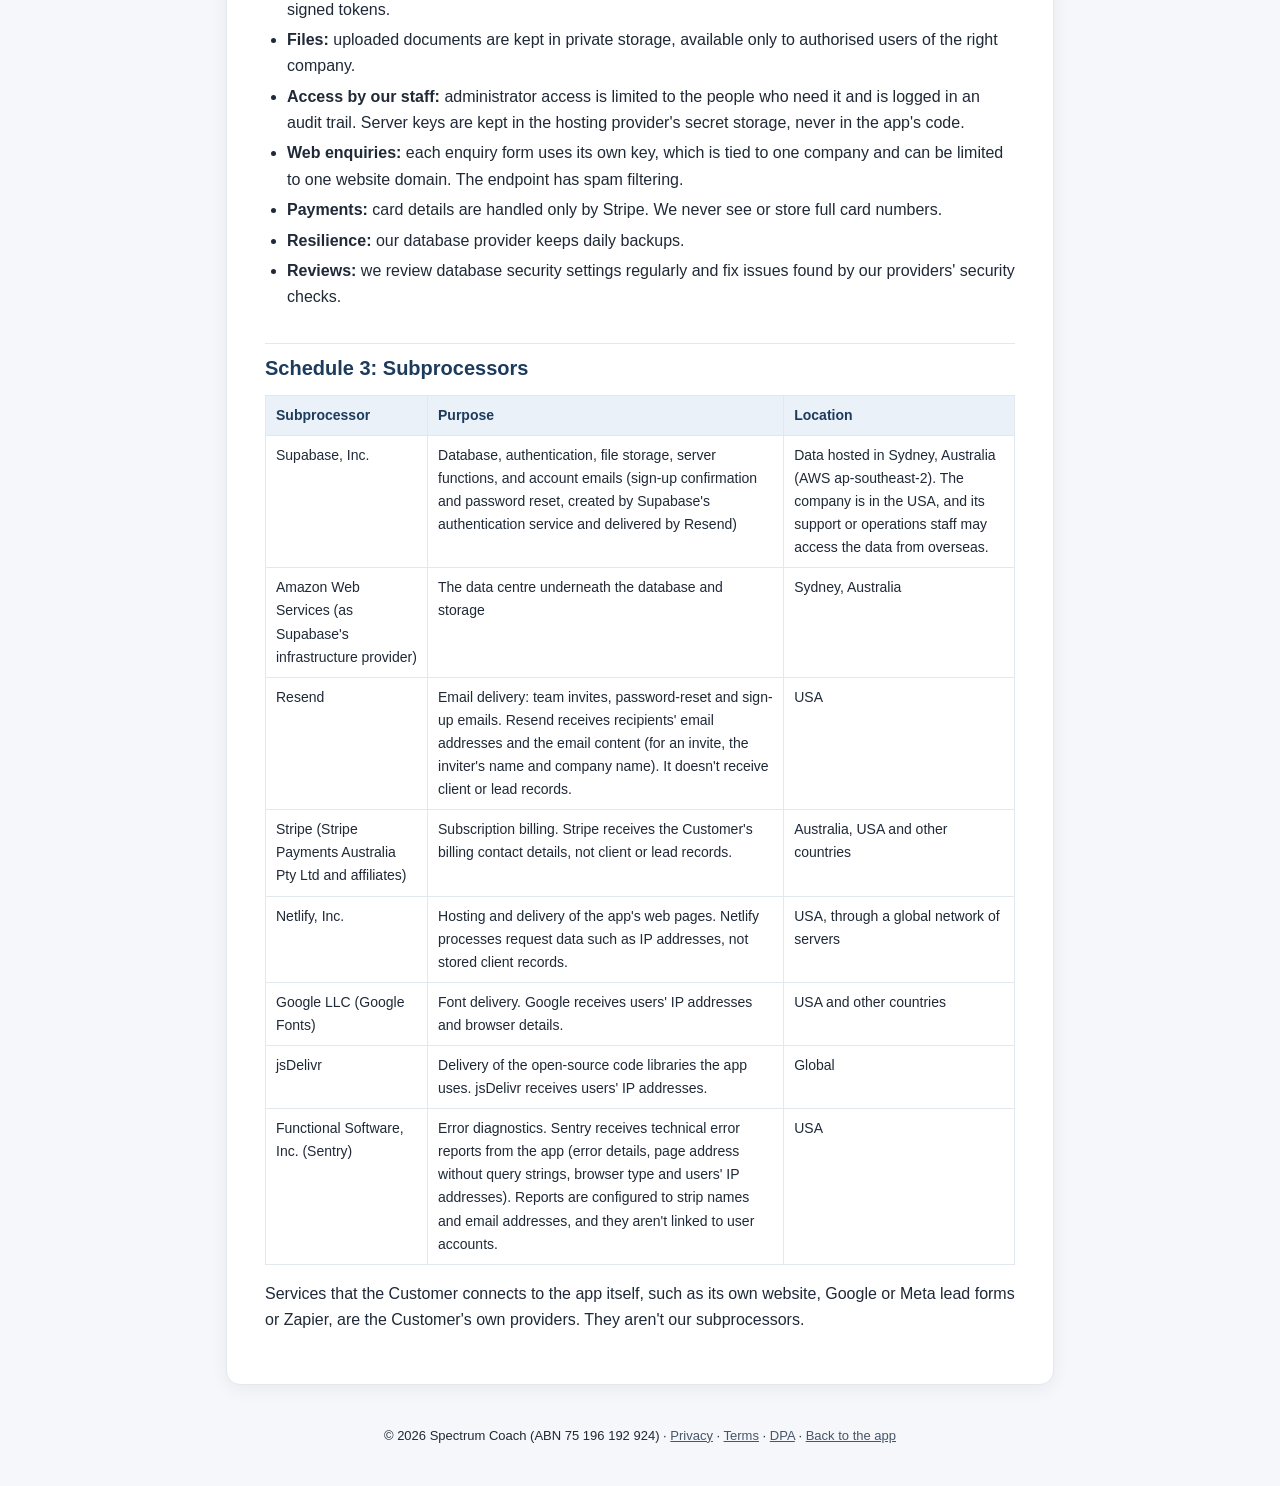
==== commit f04d50bf: "Email team invites and add password reset/change for every user - team-invite edge function emails t" ====
--- a/dpa.html
+++ b/dpa.html
@@ -214,8 +214,9 @@
 <table>
   <thead><tr><th>Subprocessor</th><th>Purpose</th><th>Location</th></tr></thead>
   <tbody>
-    <tr><td>Supabase, Inc.</td><td>Database, authentication, file storage, server functions, and account emails (sign-up confirmation and password reset, sent by Supabase's built-in authentication email service)</td><td>Data hosted in Sydney, Australia (AWS ap-southeast-2). The company is in the USA, and its support or operations staff may access the data from overseas.</td></tr>
+    <tr><td>Supabase, Inc.</td><td>Database, authentication, file storage, server functions, and account emails (sign-up confirmation and password reset, created by Supabase's authentication service and delivered by Resend)</td><td>Data hosted in Sydney, Australia (AWS ap-southeast-2). The company is in the USA, and its support or operations staff may access the data from overseas.</td></tr>
     <tr><td>Amazon Web Services (as Supabase's infrastructure provider)</td><td>The data centre underneath the database and storage</td><td>Sydney, Australia</td></tr>
+    <tr><td>Resend</td><td>Email delivery: team invites, password-reset and sign-up emails. Resend receives recipients' email addresses and the email content (for an invite, the inviter's name and company name). It doesn't receive client or lead records.</td><td>USA</td></tr>
     <tr><td>Stripe (Stripe Payments Australia Pty Ltd and affiliates)</td><td>Subscription billing. Stripe receives the Customer's billing contact details, not client or lead records.</td><td>Australia, USA and other countries</td></tr>
     <tr><td>Netlify, Inc.</td><td>Hosting and delivery of the app's web pages. Netlify processes request data such as IP addresses, not stored client records.</td><td>USA, through a global network of servers</td></tr>
     <tr><td>Google LLC (Google Fonts)</td><td>Font delivery. Google receives users' IP addresses and browser details.</td><td>USA and other countries</td></tr>
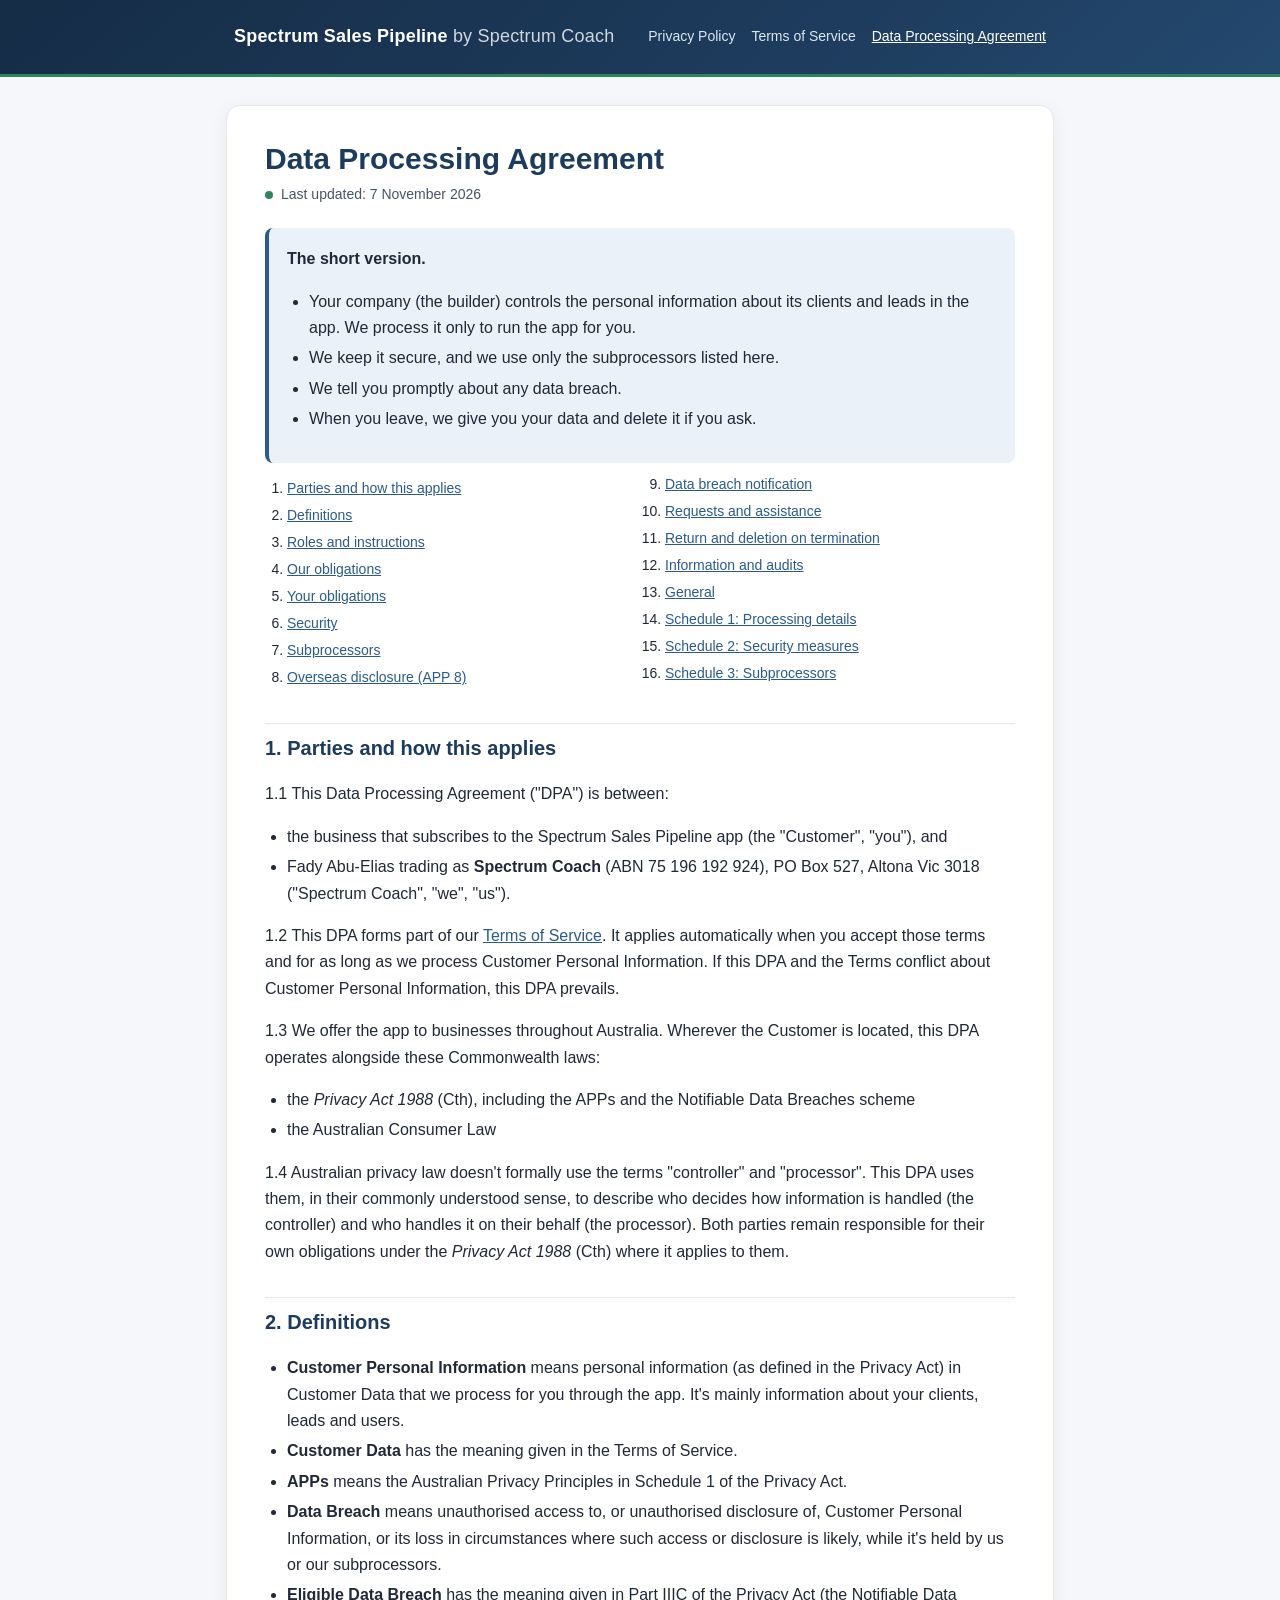
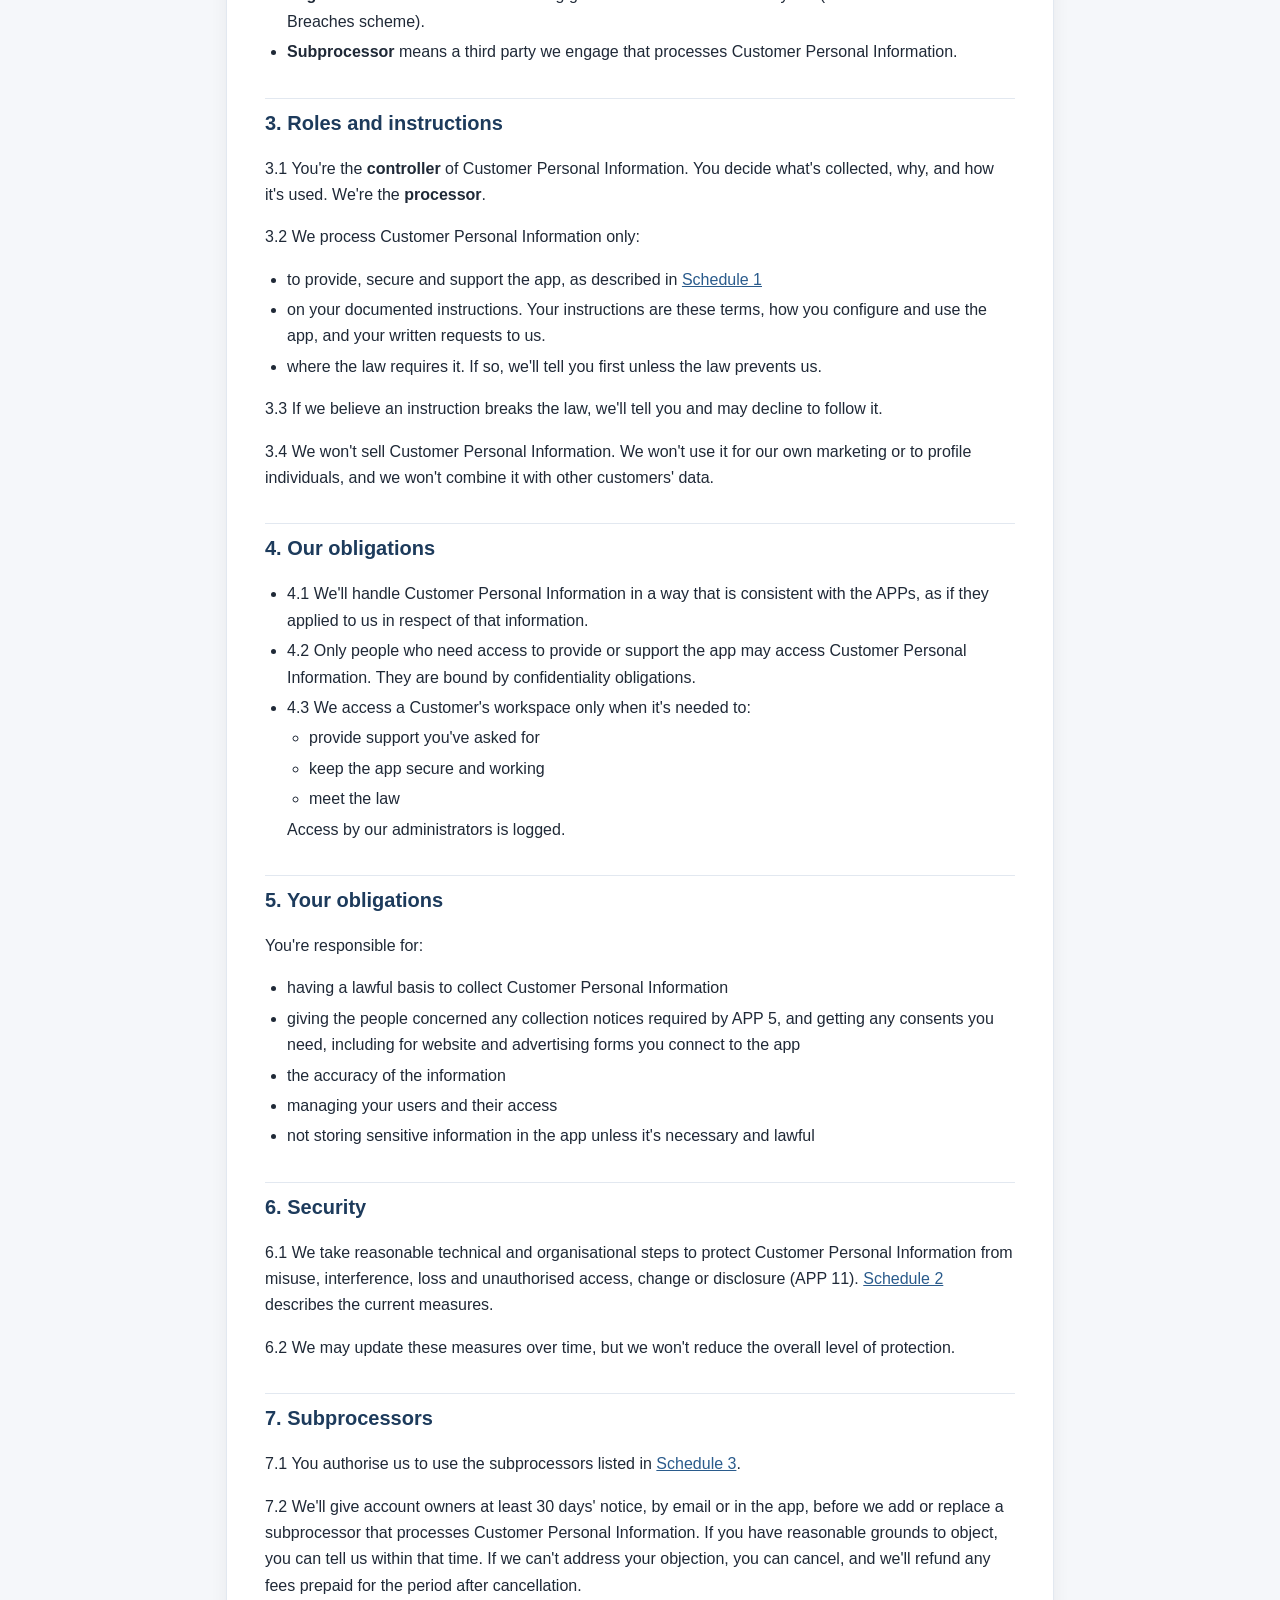
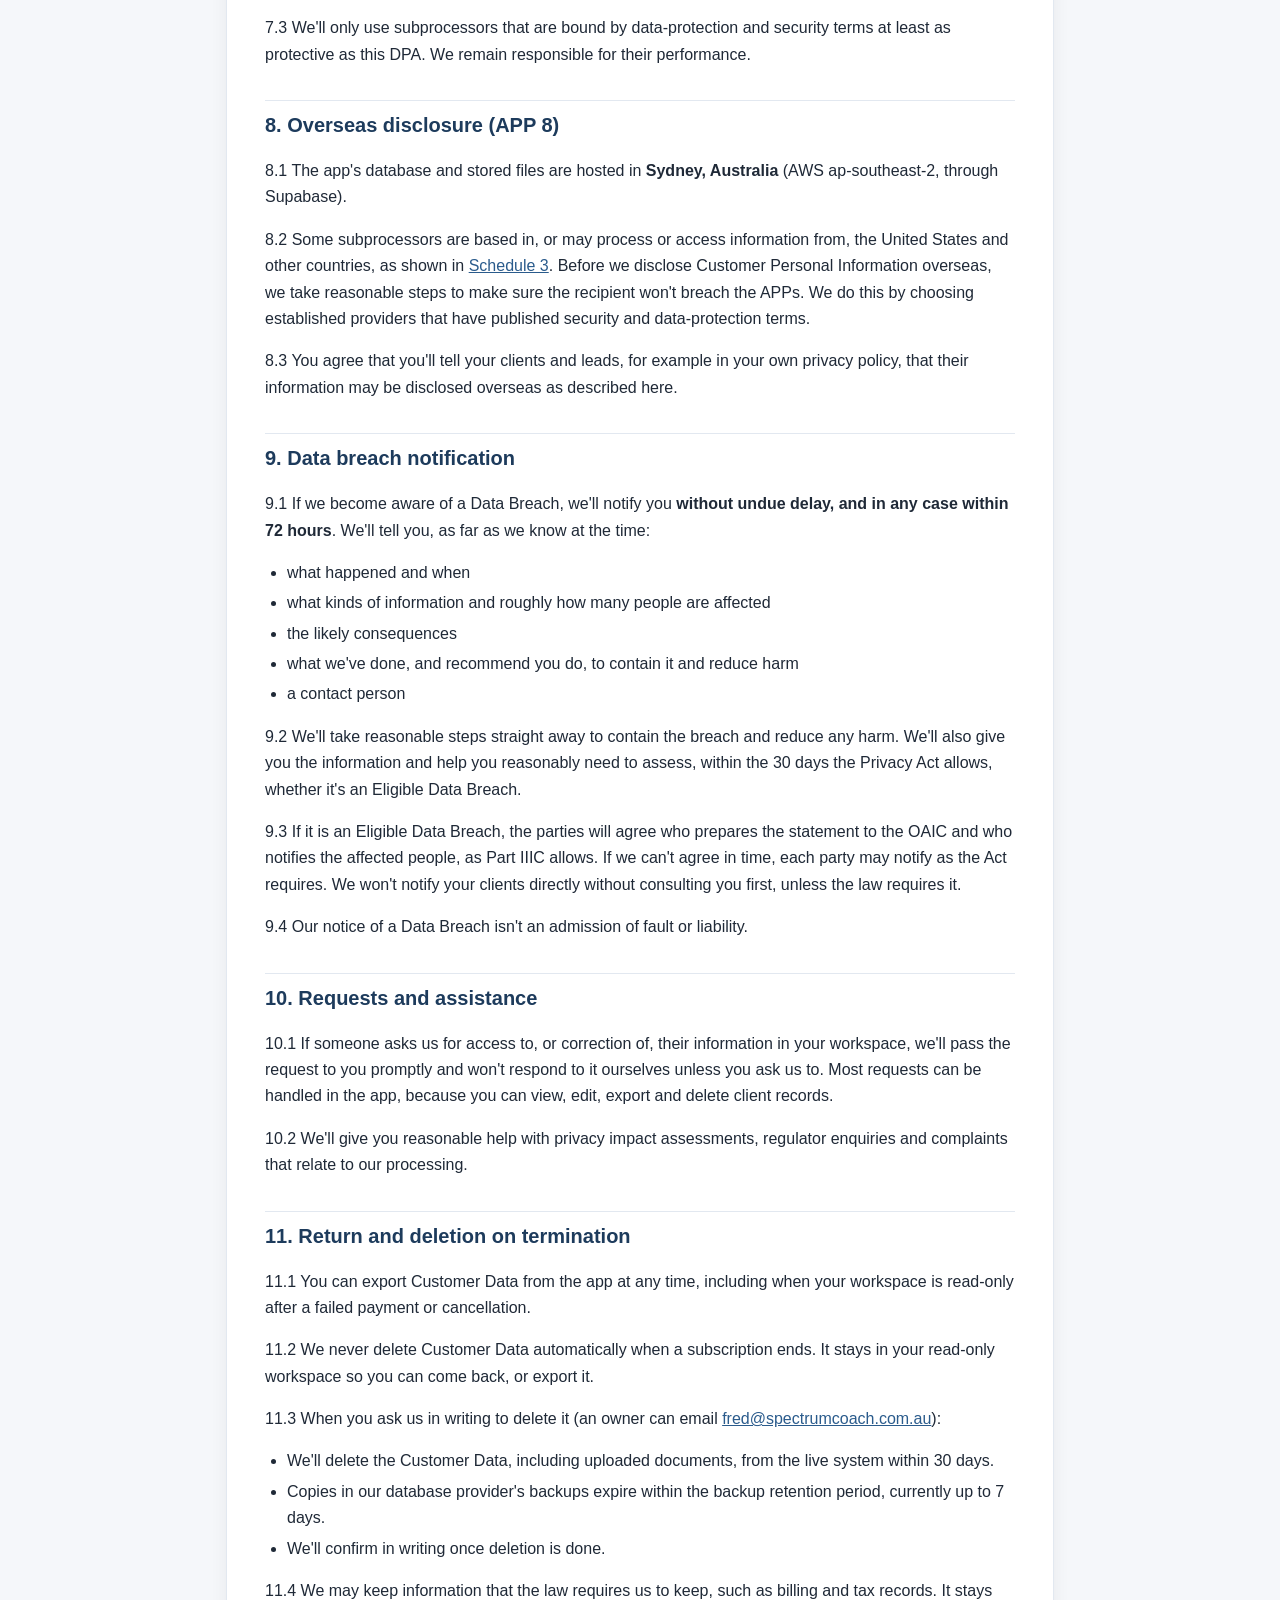
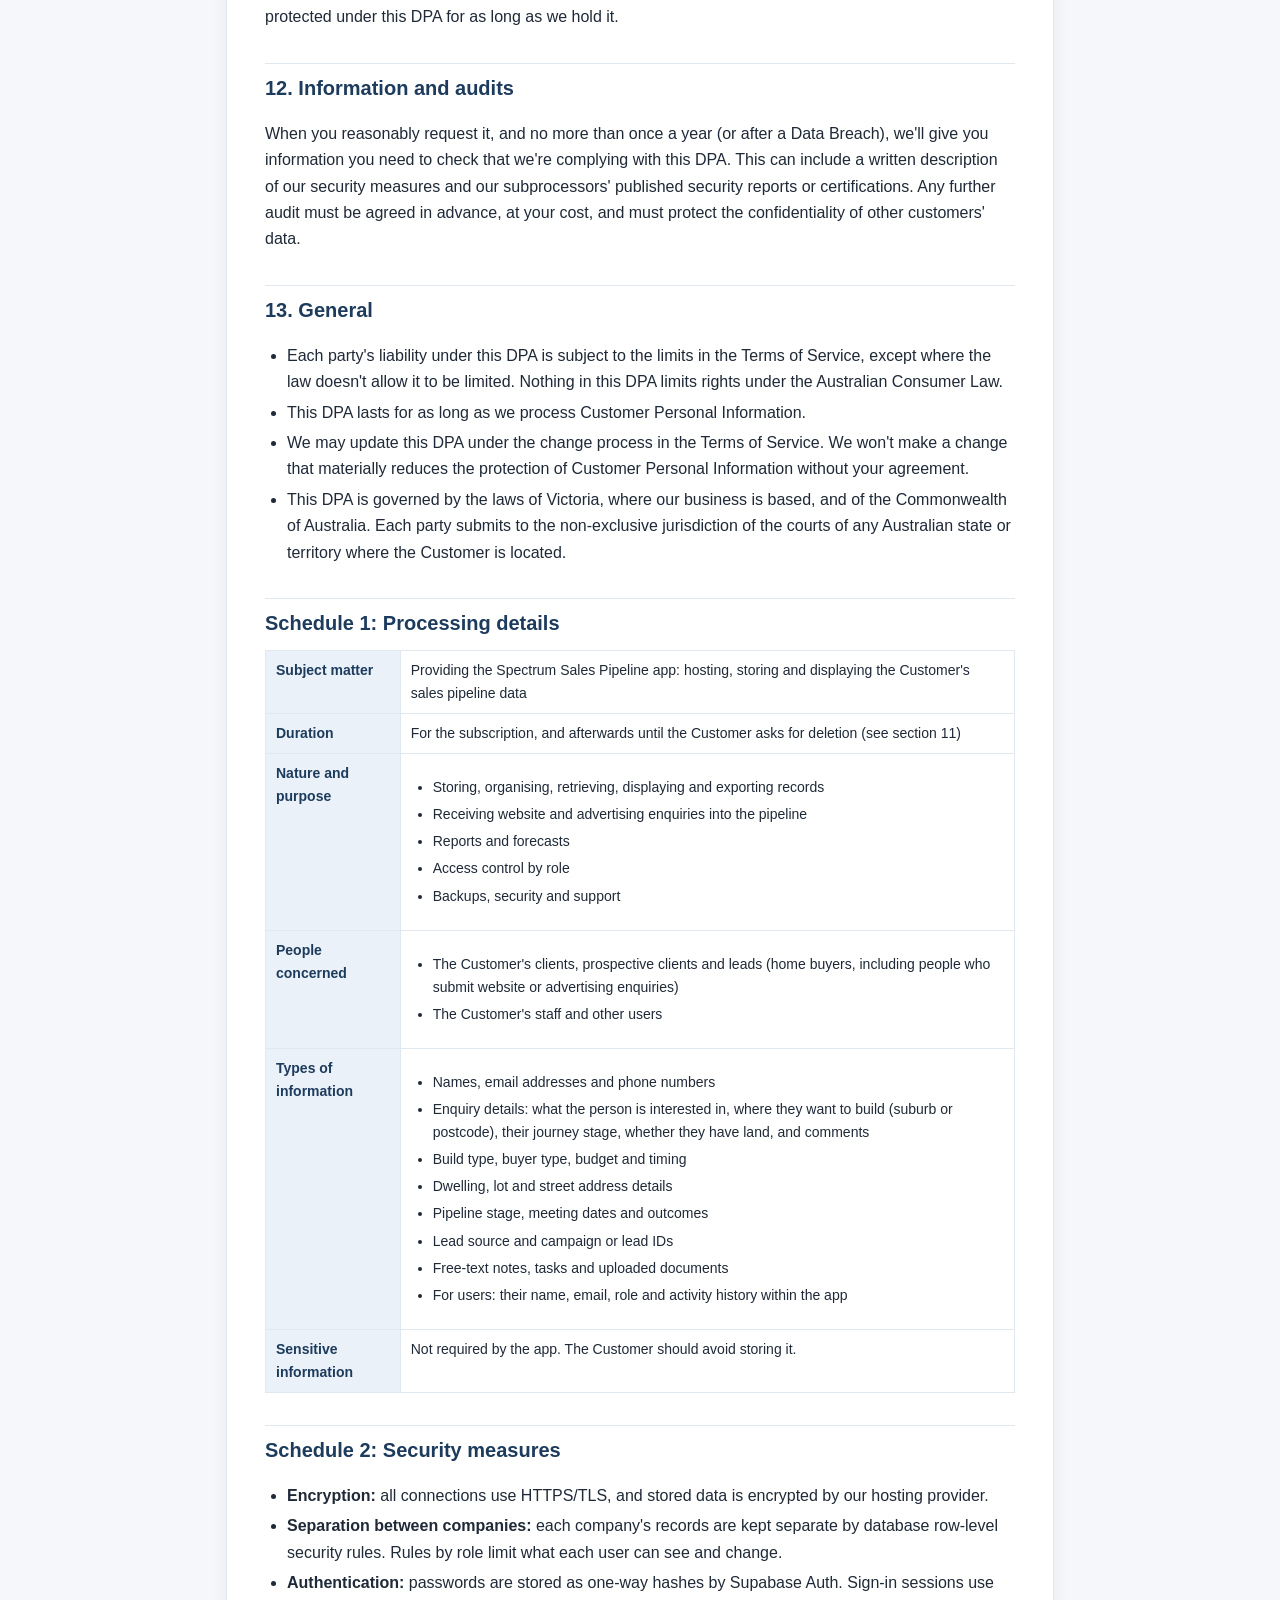
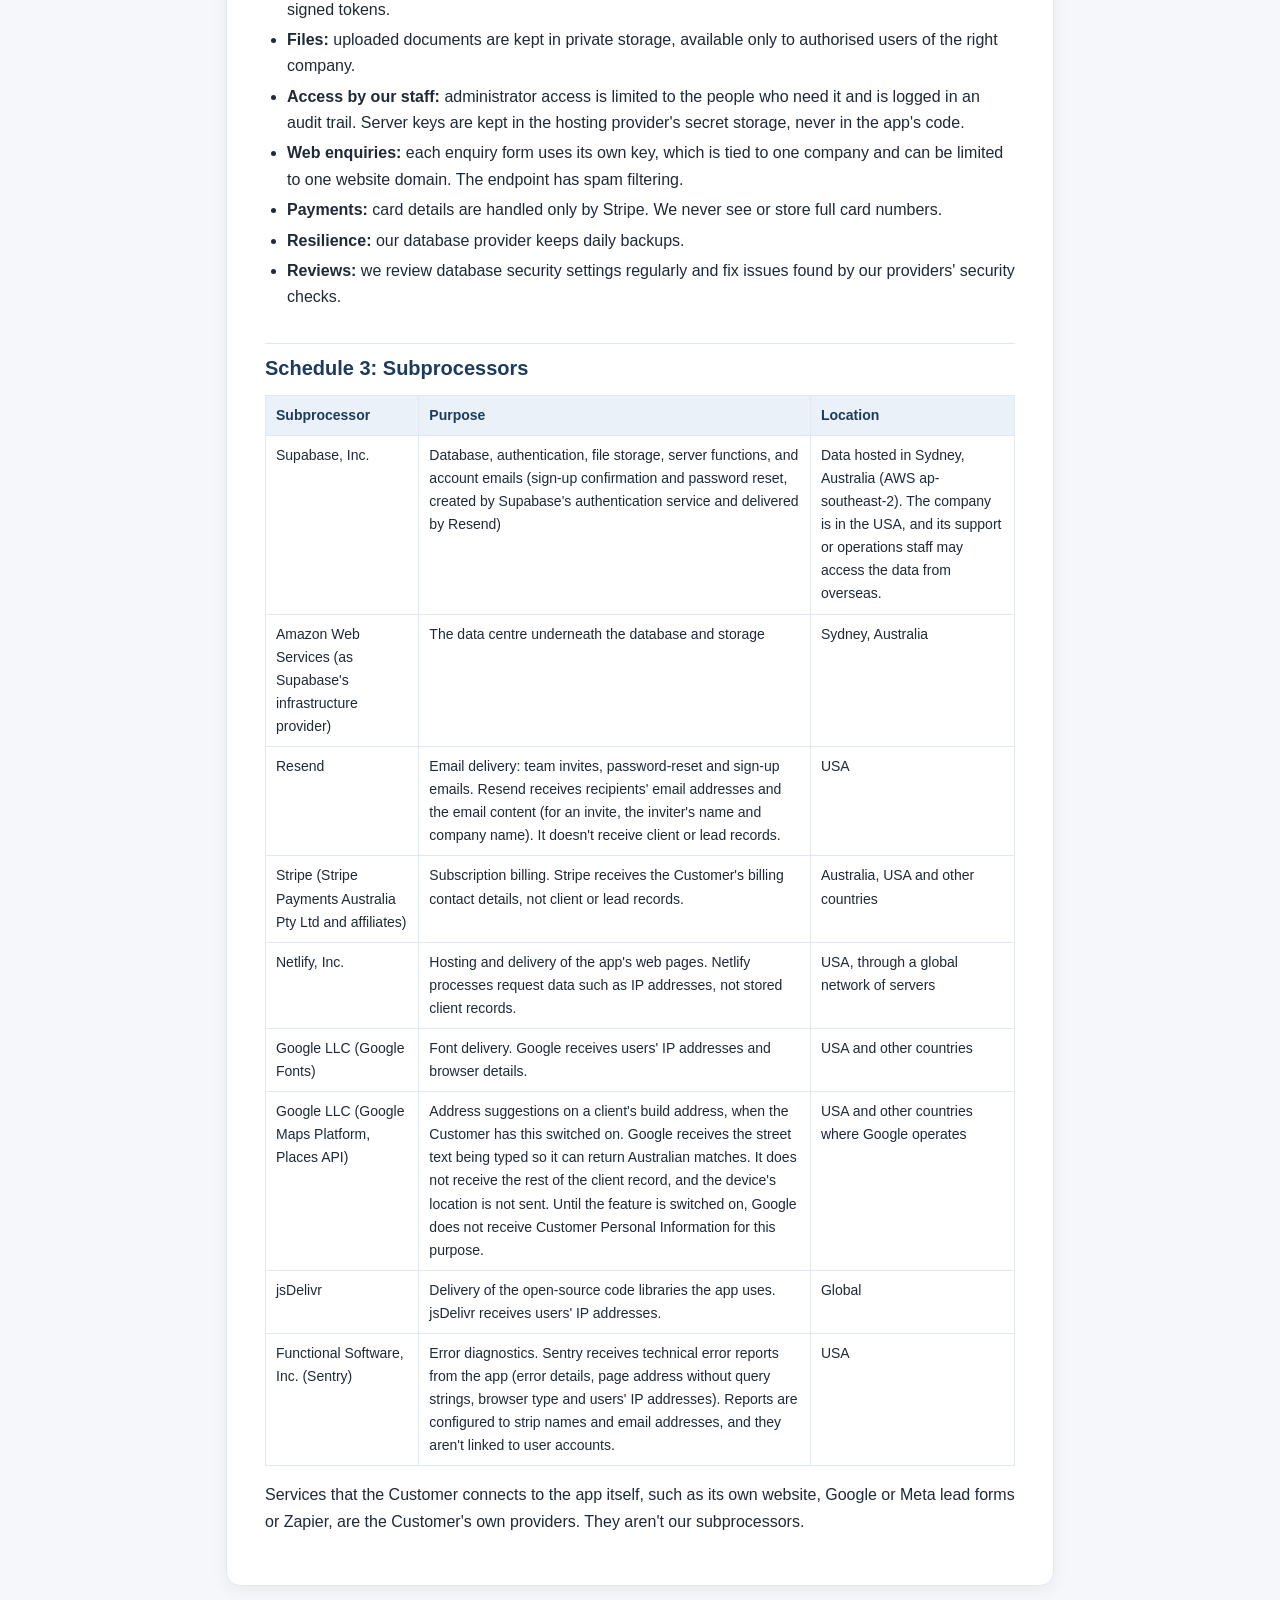
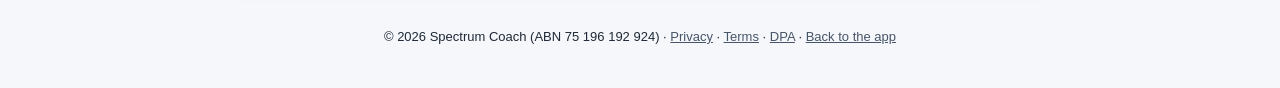
==== commit 63b69123: "Suggest Australian addresses on the client build address Add a signed-in edge function that calls Pl" ====
--- a/dpa.html
+++ b/dpa.html
@@ -19,7 +19,7 @@
 
 <main><article class="lg-card">
 <h1>Data Processing Agreement</h1>
-<p class="lg-updated">Last updated: 31 October 2026</p>
+<p class="lg-updated">Last updated: 7 November 2026</p>
 
 <div class="lg-summary">
   <p><strong>The short version.</strong></p>
@@ -220,6 +220,7 @@
     <tr><td>Stripe (Stripe Payments Australia Pty Ltd and affiliates)</td><td>Subscription billing. Stripe receives the Customer's billing contact details, not client or lead records.</td><td>Australia, USA and other countries</td></tr>
     <tr><td>Netlify, Inc.</td><td>Hosting and delivery of the app's web pages. Netlify processes request data such as IP addresses, not stored client records.</td><td>USA, through a global network of servers</td></tr>
     <tr><td>Google LLC (Google Fonts)</td><td>Font delivery. Google receives users' IP addresses and browser details.</td><td>USA and other countries</td></tr>
+    <tr><td>Google LLC (Google Maps Platform, Places API)</td><td>Address suggestions on a client's build address, when the Customer has this switched on. Google receives the street text being typed so it can return Australian matches. It does not receive the rest of the client record, and the device's location is not sent. Until the feature is switched on, Google does not receive Customer Personal Information for this purpose.</td><td>USA and other countries where Google operates</td></tr>
     <tr><td>jsDelivr</td><td>Delivery of the open-source code libraries the app uses. jsDelivr receives users' IP addresses.</td><td>Global</td></tr>
     <tr><td>Functional Software, Inc. (Sentry)</td><td>Error diagnostics. Sentry receives technical error reports from the app (error details, page address without query strings, browser type and users' IP addresses). Reports are configured to strip names and email addresses, and they aren't linked to user accounts.</td><td>USA</td></tr>
   </tbody>
